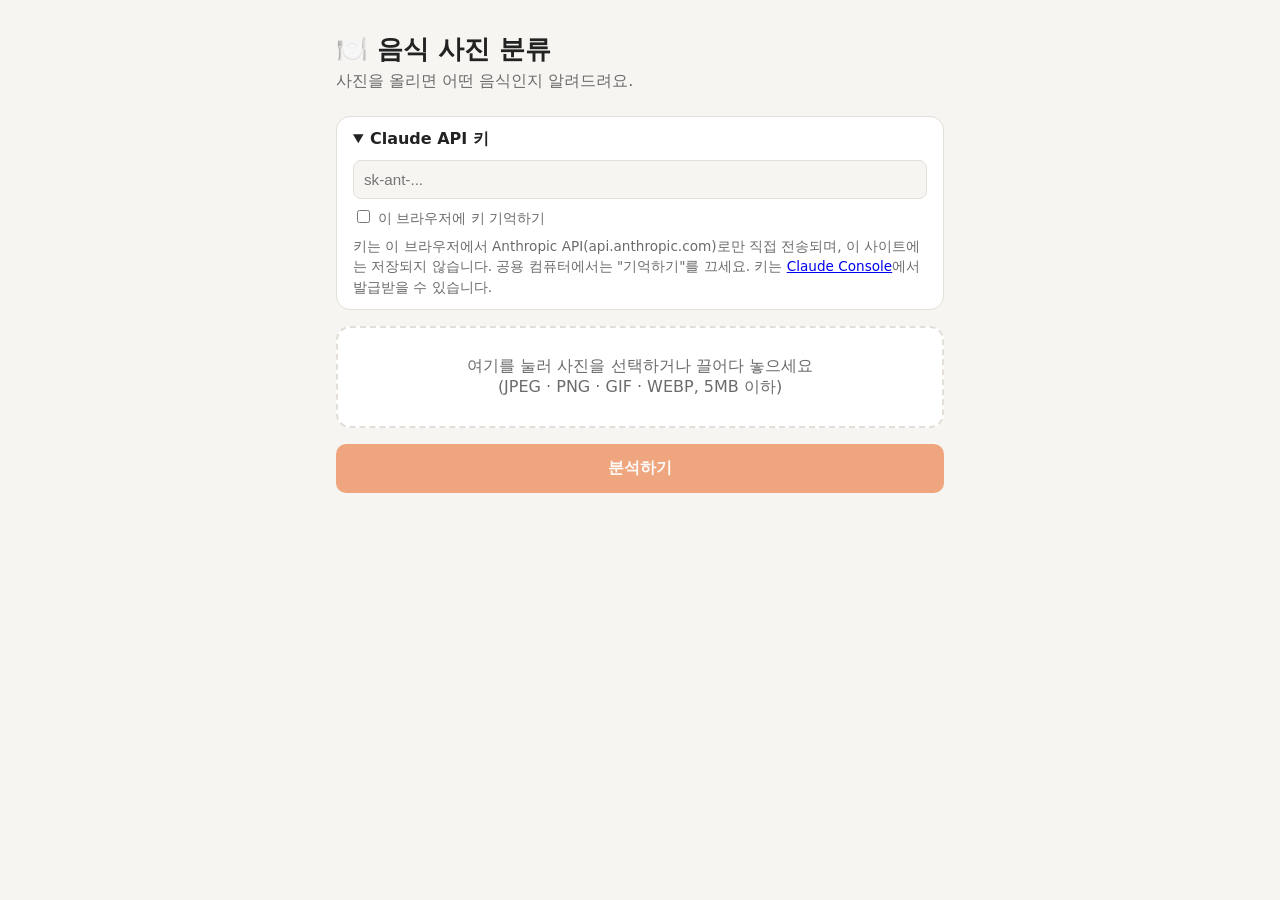
==== site/index.html @ 91e6adec "Add static GitHub Pages version and deploy workflow GitHub Pages cannot run the FastAPI server, so s" ====
<!doctype html>
<html lang="ko">
<head>
<meta charset="utf-8">
<meta name="viewport" content="width=device-width, initial-scale=1">
<title>음식 사진 분류</title>
<style>
  :root {
    --bg: #f7f5f2; --card: #ffffff; --text: #222; --muted: #6b6b6b;
    --accent: #e8590c; --border: #e3ded7; --bar: #f1ece6;
  }
  @media (prefers-color-scheme: dark) {
    :root { --bg: #17161a; --card: #222127; --text: #eee; --muted: #a3a1a8;
            --accent: #ff8a3d; --border: #36343c; --bar: #2c2a31; }
  }
  * { box-sizing: border-box; }
  body { margin: 0; font-family: system-ui, -apple-system, "Apple SD Gothic Neo", "Malgun Gothic", sans-serif;
         background: var(--bg); color: var(--text); }
  main { max-width: 640px; margin: 0 auto; padding: 32px 16px 64px; }
  h1 { font-size: 1.6rem; margin: 0 0 4px; }
  p.sub { color: var(--muted); margin: 0 0 24px; }
  details.key { background: var(--card); border: 1px solid var(--border); border-radius: 14px;
                padding: 12px 16px; margin-bottom: 16px; }
  details.key summary { cursor: pointer; font-weight: 600; }
  details.key input[type=password] { width: 100%; margin-top: 10px; padding: 10px; border-radius: 8px;
                border: 1px solid var(--border); background: var(--bg); color: var(--text); font-size: .95rem; }
  details.key label.remember { display: block; margin-top: 8px; font-size: .9rem; color: var(--muted); }
  details.key p { font-size: .85rem; color: var(--muted); margin: 8px 0 0; line-height: 1.5; }
  #drop { display: block; border: 2px dashed var(--border); border-radius: 14px; background: var(--card);
          padding: 28px 16px; text-align: center; cursor: pointer; transition: border-color .15s; }
  #drop.over, #drop:hover { border-color: var(--accent); }
  #drop img { max-width: 100%; max-height: 320px; border-radius: 10px; display: none; margin: 0 auto 12px; }
  #drop.has-image img { display: block; }
  #drop.has-image .hint { font-size: .9rem; }
  .hint { color: var(--muted); }
  button { margin-top: 16px; width: 100%; padding: 14px; border: 0; border-radius: 10px;
           background: var(--accent); color: #fff; font-size: 1rem; font-weight: 600; cursor: pointer; }
  button:disabled { opacity: .5; cursor: default; }
  .card { background: var(--card); border: 1px solid var(--border); border-radius: 14px; padding: 20px; margin-top: 20px; }
  .name { font-size: 1.5rem; font-weight: 700; }
  .en { color: var(--muted); margin-left: 6px; font-weight: 400; font-size: 1rem; }
  .tags { margin: 10px 0; display: flex; gap: 6px; flex-wrap: wrap; }
  .tag { background: var(--bar); border-radius: 999px; padding: 4px 10px; font-size: .85rem; }
  .meter { height: 8px; background: var(--bar); border-radius: 4px; overflow: hidden; margin: 4px 0 14px; }
  .meter > div { height: 100%; background: var(--accent); }
  dl { display: grid; grid-template-columns: max-content 1fr; gap: 6px 14px; margin: 0; }
  dt { color: var(--muted); }
  dd { margin: 0; }
  .error { color: #d6336c; }
  ul.alt { margin: 6px 0 0; padding-left: 18px; }
</style>
</head>
<body>
<main>
  <h1>🍽️ 음식 사진 분류</h1>
  <p class="sub">사진을 올리면 어떤 음식인지 알려드려요.</p>

  <details class="key" id="keyBox">
    <summary>Claude API 키</summary>
    <input id="apiKey" type="password" placeholder="sk-ant-..." autocomplete="off">
    <label class="remember"><input id="remember" type="checkbox"> 이 브라우저에 키 기억하기</label>
    <p>키는 이 브라우저에서 Anthropic API(api.anthropic.com)로만 직접 전송되며, 이 사이트에는 저장되지 않습니다.
       공용 컴퓨터에서는 "기억하기"를 끄세요. 키는 <a href="https://platform.claude.com/settings/keys" target="_blank" rel="noopener">Claude Console</a>에서 발급받을 수 있습니다.</p>
  </details>

  <label id="drop">
    <img id="preview" alt="미리보기">
    <div class="hint" id="hint">여기를 눌러 사진을 선택하거나 끌어다 놓으세요<br>(JPEG · PNG · GIF · WEBP, 5MB 이하)</div>
    <input id="file" type="file" accept="image/jpeg,image/png,image/gif,image/webp" hidden>
  </label>
  <button id="go" disabled>분석하기</button>

  <div id="result"></div>
</main>
<script>
const MODEL = "claude-opus-5-5";
const MAX = 5 * 1024 * 1024;
const TYPES = ["image/jpeg", "image/png", "image/gif", "image/webp"];
const KEY_STORAGE = "food-classifier-api-key";

const SYSTEM_PROMPT = `당신은 음식 사진을 분류하는 전문가입니다.
사진 속 대표 음식을 하나 골라 이름, 요리 국적, 음식 분류, 주요 재료, 1인분 기준 추정 칼로리를 판단하세요.
- 음식 이름은 한국에서 통용되는 이름(한국어)과 영어 이름을 함께 제시합니다.
- 확신(confidence)은 0~1 사이 값으로, 사진만으로 판단하기 애매하면 낮게 잡으세요.
- 헷갈릴 만한 다른 후보가 있으면 alternatives에 최대 3개까지 넣습니다.
- 사진에 음식이 없으면 is_food를 false로 하고, 이름 필드는 빈 문자열, 목록은 빈 배열, 칼로리는 null로 둡니다.
- description에는 판단 근거를 한두 문장으로 한국어로 적습니다.`;

const OUTPUT_SCHEMA = {
  type: "object",
  properties: {
    is_food: { type: "boolean" },
    name_ko: { type: "string" },
    name_en: { type: "string" },
    cuisine: { type: "string" },
    category: { type: "string" },
    confidence: { type: "number" },
    ingredients: { type: "array", items: { type: "string" } },
    estimated_calories_kcal: { type: ["integer", "null"] },
    description: { type: "string" },
    alternatives: {
      type: "array",
      items: {
        type: "object",
        properties: { name: { type: "string" }, confidence: { type: "number" } },
        required: ["name", "confidence"],
        additionalProperties: false,
      },
    },
  },
  required: ["is_food", "name_ko", "name_en", "cuisine", "category", "confidence",
             "ingredients", "estimated_calories_kcal", "description", "alternatives"],
  additionalProperties: false,
};

const $ = (id) => document.getElementById(id);
const drop = $("drop"), fileInput = $("file"), go = $("go"), result = $("result");
const keyInput = $("apiKey"), remember = $("remember");
let current = null;

function storage(fn) { try { return fn(window.localStorage); } catch { return null; } }

const savedKey = storage((s) => s.getItem(KEY_STORAGE));
if (savedKey) { keyInput.value = savedKey; remember.checked = true; } else { $("keyBox").open = true; }

function syncKey() {
  storage((s) => remember.checked && keyInput.value ? s.setItem(KEY_STORAGE, keyInput.value) : s.removeItem(KEY_STORAGE));
}
keyInput.addEventListener("change", syncKey);
remember.addEventListener("change", syncKey);

function esc(s) {
  return String(s).replace(/[&<>"']/g, (c) => ({ "&": "&amp;", "<": "&lt;", ">": "&gt;", '"': "&quot;", "'": "&#39;" }[c]));
}

function pick(file) {
  if (!file) return;
  if (!TYPES.includes(file.type)) { showError("JPEG, PNG, GIF, WEBP 이미지만 지원합니다."); return; }
  if (file.size > MAX) { showError("이미지는 5MB 이하만 업로드할 수 있습니다."); return; }
  current = file;
  $("preview").src = URL.createObjectURL(file);
  drop.classList.add("has-image");
  $("hint").textContent = "다른 사진을 선택하려면 다시 누르세요";
  go.disabled = false;
  result.innerHTML = "";
}

fileInput.addEventListener("change", () => pick(fileInput.files[0]));
drop.addEventListener("dragover", (e) => { e.preventDefault(); drop.classList.add("over"); });
drop.addEventListener("dragleave", () => drop.classList.remove("over"));
drop.addEventListener("drop", (e) => { e.preventDefault(); drop.classList.remove("over"); pick(e.dataTransfer.files[0]); });

function showError(msg) {
  result.innerHTML = `<div class="card error">${esc(msg)}</div>`;
}

function toBase64(file) {
  return new Promise((resolve, reject) => {
    const reader = new FileReader();
    reader.onload = () => resolve(reader.result.split(",", 2)[1]);
    reader.onerror = () => reject(new Error("파일을 읽을 수 없습니다."));
    reader.readAsDataURL(file);
  });
}

const STATUS_MESSAGES = {
  400: "이미지를 처리할 수 없습니다. 다른 사진으로 시도해 주세요.",
  401: "API 키가 올바르지 않습니다.",
  403: "이 API 키로는 요청할 권한이 없습니다.",
  429: "요청이 많습니다. 잠시 후 다시 시도해 주세요.",
  529: "분석 서버가 혼잡합니다. 잠시 후 다시 시도해 주세요.",
};

async function classify(file, apiKey) {
  const res = await fetch("https://api.anthropic.com/v1/messages", {
    method: "POST",
    headers: {
      "content-type": "application/json",
      "x-api-key": apiKey,
      "anthropic-version": "2026-10-21",
      "anthropic-beta": "server-side-fallback-2026-07-01",
      "anthropic-dangerous-direct-browser-access": "true",
    },
    body: JSON.stringify({
      model: MODEL,
      max_tokens: 4096,
      fallbacks: "default",
      thinking: { type: "adaptive" },
      output_config: { effort: "low", format: { type: "json_schema", schema: OUTPUT_SCHEMA } },
      system: SYSTEM_PROMPT,
      messages: [{
        role: "user",
        content: [
          { type: "image", source: { type: "base64", media_type: file.type, data: await toBase64(file) } },
          { type: "text", text: "이 사진의 음식을 분류해 주세요." },
        ],
      }],
    }),
  });
  const data = await res.json().catch(() => ({}));
  if (!res.ok) {
    console.error("Claude API error", res.status, data);
    throw new Error(STATUS_MESSAGES[res.status] || `분석 서버에 문제가 발생했습니다 (${res.status}).`);
  }
  if (data.stop_reason === "refusal") throw new Error("모델이 이 이미지의 분석을 거절했습니다.");
  if (data.stop_reason === "max_tokens") throw new Error("응답이 너무 길어 중간에 끊겼습니다.");
  const text = (data.content || []).filter((b) => b.type === "text").map((b) => b.text).join("");
  if (!text) throw new Error("모델 응답이 비어 있습니다.");
  return JSON.parse(text);
}

function render(r) {
  if (!r.is_food) {
    result.innerHTML = `<div class="card"><div class="name">음식이 아닌 것 같아요 🤔</div><p>${esc(r.description)}</p></div>`;
    return;
  }
  const pct = Math.round(Math.max(0, Math.min(1, r.confidence)) * 100);
  const alts = r.alternatives.length
    ? `<dt>다른 후보</dt><dd><ul class="alt">${r.alternatives.map((a) =>
        `<li>${esc(a.name)} (${Math.round(a.confidence * 100)}%)</li>`).join("")}</ul></dd>` : "";
  result.innerHTML = `
    <div class="card">
      <div class="name">${esc(r.name_ko)}<span class="en">${esc(r.name_en)}</span></div>
      <div class="tags"><span class="tag">${esc(r.cuisine)}</span><span class="tag">${esc(r.category)}</span></div>
      <div class="hint">확신도 ${pct}%</div>
      <div class="meter"><div style="width:${pct}%"></div></div>
      <dl>
        <dt>주요 재료</dt><dd>${esc(r.ingredients.join(", ") || "-")}</dd>
        <dt>추정 칼로리</dt><dd>${r.estimated_calories_kcal != null ? esc(r.estimated_calories_kcal) + " kcal (1인분)" : "-"}</dd>
        <dt>판단 근거</dt><dd>${esc(r.description)}</dd>
        ${alts}
      </dl>
    </div>`;
}

go.addEventListener("click", async () => {
  if (!current) return;
  const apiKey = keyInput.value.trim();
  if (!apiKey) { $("keyBox").open = true; keyInput.focus(); showError("먼저 Claude API 키를 입력해 주세요."); return; }
  syncKey();
  go.disabled = true;
  go.textContent = "분석 중…";
  result.innerHTML = "";
  try {
    render(await classify(current, apiKey));
  } catch (e) {
    showError(e instanceof TypeError ? "분석 서버에 연결할 수 없습니다." : e.message);
  } finally {
    go.disabled = false;
    go.textContent = "분석하기";
  }
});
</script>
</body>
</html>
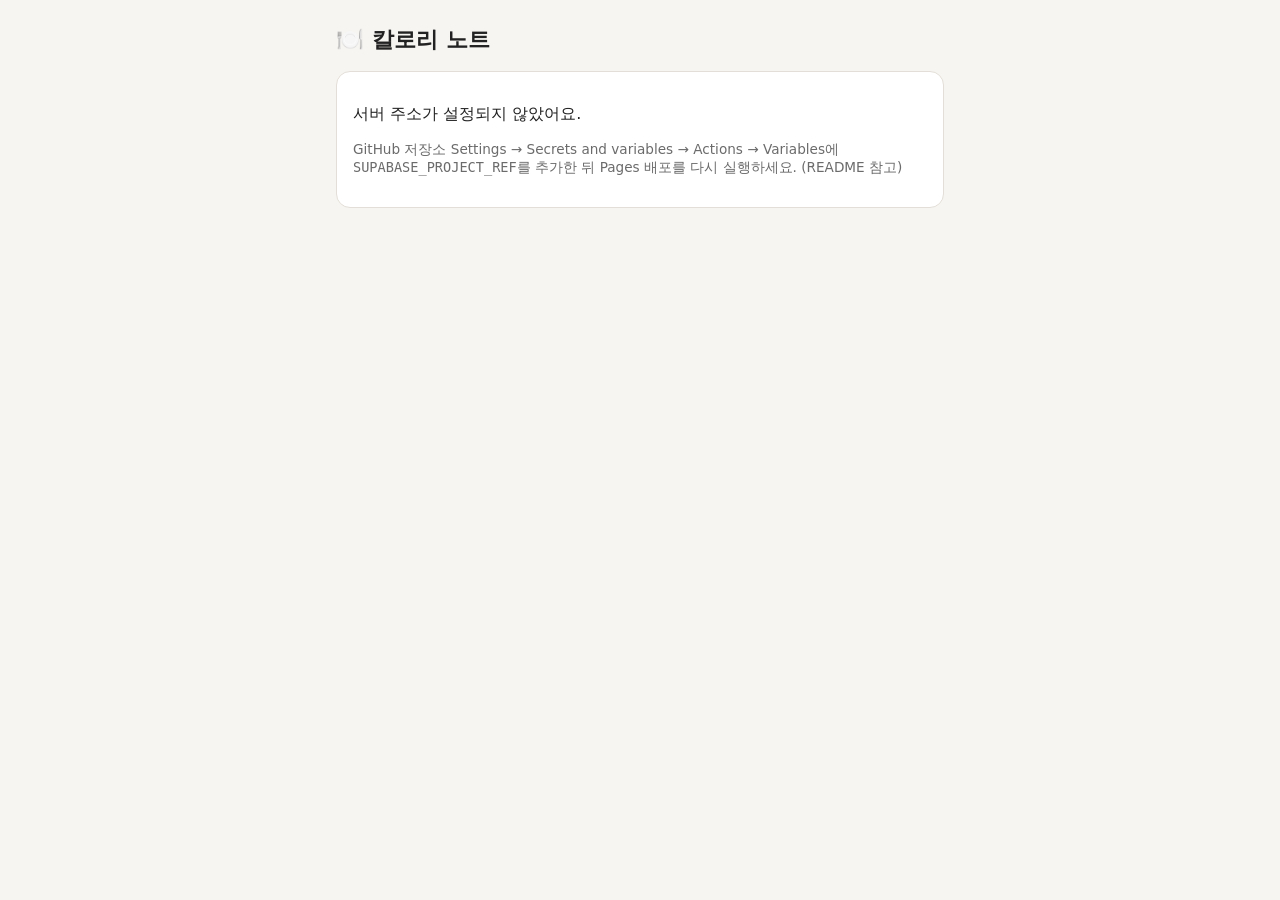
==== commit 97ff99e2: "Build two-user calorie tracking app on Supabase Replace the single-photo classifier with the calorie" ====
--- a/site/index.html
+++ b/site/index.html
@@ -2,254 +2,22 @@
 <html lang="ko">
 <head>
 <meta charset="utf-8">
-<meta name="viewport" content="width=device-width, initial-scale=1">
-<title>음식 사진 분류</title>
-<style>
-  :root {
-    --bg: #f7f5f2; --card: #ffffff; --text: #222; --muted: #6b6b6b;
-    --accent: #e8590c; --border: #e3ded7; --bar: #f1ece6;
-  }
-  @media (prefers-color-scheme: dark) {
-    :root { --bg: #17161a; --card: #222127; --text: #eee; --muted: #a3a1a8;
-            --accent: #ff8a3d; --border: #36343c; --bar: #2c2a31; }
-  }
-  * { box-sizing: border-box; }
-  body { margin: 0; font-family: system-ui, -apple-system, "Apple SD Gothic Neo", "Malgun Gothic", sans-serif;
-         background: var(--bg); color: var(--text); }
-  main { max-width: 640px; margin: 0 auto; padding: 32px 16px 64px; }
-  h1 { font-size: 1.6rem; margin: 0 0 4px; }
-  p.sub { color: var(--muted); margin: 0 0 24px; }
-  details.key { background: var(--card); border: 1px solid var(--border); border-radius: 14px;
-                padding: 12px 16px; margin-bottom: 16px; }
-  details.key summary { cursor: pointer; font-weight: 600; }
-  details.key input[type=password] { width: 100%; margin-top: 10px; padding: 10px; border-radius: 8px;
-                border: 1px solid var(--border); background: var(--bg); color: var(--text); font-size: .95rem; }
-  details.key label.remember { display: block; margin-top: 8px; font-size: .9rem; color: var(--muted); }
-  details.key p { font-size: .85rem; color: var(--muted); margin: 8px 0 0; line-height: 1.5; }
-  #drop { display: block; border: 2px dashed var(--border); border-radius: 14px; background: var(--card);
-          padding: 28px 16px; text-align: center; cursor: pointer; transition: border-color .15s; }
-  #drop.over, #drop:hover { border-color: var(--accent); }
-  #drop img { max-width: 100%; max-height: 320px; border-radius: 10px; display: none; margin: 0 auto 12px; }
-  #drop.has-image img { display: block; }
-  #drop.has-image .hint { font-size: .9rem; }
-  .hint { color: var(--muted); }
-  button { margin-top: 16px; width: 100%; padding: 14px; border: 0; border-radius: 10px;
-           background: var(--accent); color: #fff; font-size: 1rem; font-weight: 600; cursor: pointer; }
-  button:disabled { opacity: .5; cursor: default; }
-  .card { background: var(--card); border: 1px solid var(--border); border-radius: 14px; padding: 20px; margin-top: 20px; }
-  .name { font-size: 1.5rem; font-weight: 700; }
-  .en { color: var(--muted); margin-left: 6px; font-weight: 400; font-size: 1rem; }
-  .tags { margin: 10px 0; display: flex; gap: 6px; flex-wrap: wrap; }
-  .tag { background: var(--bar); border-radius: 999px; padding: 4px 10px; font-size: .85rem; }
-  .meter { height: 8px; background: var(--bar); border-radius: 4px; overflow: hidden; margin: 4px 0 14px; }
-  .meter > div { height: 100%; background: var(--accent); }
-  dl { display: grid; grid-template-columns: max-content 1fr; gap: 6px 14px; margin: 0; }
-  dt { color: var(--muted); }
-  dd { margin: 0; }
-  .error { color: #d6336c; }
-  ul.alt { margin: 6px 0 0; padding-left: 18px; }
-</style>
+<meta name="viewport" content="width=device-width, initial-scale=1, viewport-fit=cover">
+<meta name="theme-color" content="#e8590c">
+<title>칼로리 노트</title>
+<link rel="stylesheet" href="style.css">
+<script src="config.js"></script>
+<script src="app.js" defer></script>
 </head>
 <body>
-<main>
-  <h1>🍽️ 음식 사진 분류</h1>
-  <p class="sub">사진을 올리면 어떤 음식인지 알려드려요.</p>
-
-  <details class="key" id="keyBox">
-    <summary>Claude API 키</summary>
-    <input id="apiKey" type="password" placeholder="sk-ant-..." autocomplete="off">
-    <label class="remember"><input id="remember" type="checkbox"> 이 브라우저에 키 기억하기</label>
-    <p>키는 이 브라우저에서 Anthropic API(api.anthropic.com)로만 직접 전송되며, 이 사이트에는 저장되지 않습니다.
-       공용 컴퓨터에서는 "기억하기"를 끄세요. 키는 <a href="https://platform.claude.com/settings/keys" target="_blank" rel="noopener">Claude Console</a>에서 발급받을 수 있습니다.</p>
-  </details>
-
-  <label id="drop">
-    <img id="preview" alt="미리보기">
-    <div class="hint" id="hint">여기를 눌러 사진을 선택하거나 끌어다 놓으세요<br>(JPEG · PNG · GIF · WEBP, 5MB 이하)</div>
-    <input id="file" type="file" accept="image/jpeg,image/png,image/gif,image/webp" hidden>
-  </label>
-  <button id="go" disabled>분석하기</button>
-
-  <div id="result"></div>
-</main>
-<script>
-const MODEL = "claude-opus-5-5";
-const MAX = 5 * 1024 * 1024;
-const TYPES = ["image/jpeg", "image/png", "image/gif", "image/webp"];
-const KEY_STORAGE = "food-classifier-api-key";
-
-const SYSTEM_PROMPT = `당신은 음식 사진을 분류하는 전문가입니다.
-사진 속 대표 음식을 하나 골라 이름, 요리 국적, 음식 분류, 주요 재료, 1인분 기준 추정 칼로리를 판단하세요.
-- 음식 이름은 한국에서 통용되는 이름(한국어)과 영어 이름을 함께 제시합니다.
-- 확신(confidence)은 0~1 사이 값으로, 사진만으로 판단하기 애매하면 낮게 잡으세요.
-- 헷갈릴 만한 다른 후보가 있으면 alternatives에 최대 3개까지 넣습니다.
-- 사진에 음식이 없으면 is_food를 false로 하고, 이름 필드는 빈 문자열, 목록은 빈 배열, 칼로리는 null로 둡니다.
-- description에는 판단 근거를 한두 문장으로 한국어로 적습니다.`;
-
-const OUTPUT_SCHEMA = {
-  type: "object",
-  properties: {
-    is_food: { type: "boolean" },
-    name_ko: { type: "string" },
-    name_en: { type: "string" },
-    cuisine: { type: "string" },
-    category: { type: "string" },
-    confidence: { type: "number" },
-    ingredients: { type: "array", items: { type: "string" } },
-    estimated_calories_kcal: { type: ["integer", "null"] },
-    description: { type: "string" },
-    alternatives: {
-      type: "array",
-      items: {
-        type: "object",
-        properties: { name: { type: "string" }, confidence: { type: "number" } },
-        required: ["name", "confidence"],
-        additionalProperties: false,
-      },
-    },
-  },
-  required: ["is_food", "name_ko", "name_en", "cuisine", "category", "confidence",
-             "ingredients", "estimated_calories_kcal", "description", "alternatives"],
-  additionalProperties: false,
-};
-
-const $ = (id) => document.getElementById(id);
-const drop = $("drop"), fileInput = $("file"), go = $("go"), result = $("result");
-const keyInput = $("apiKey"), remember = $("remember");
-let current = null;
-
-function storage(fn) { try { return fn(window.localStorage); } catch { return null; } }
-
-const savedKey = storage((s) => s.getItem(KEY_STORAGE));
-if (savedKey) { keyInput.value = savedKey; remember.checked = true; } else { $("keyBox").open = true; }
-
-function syncKey() {
-  storage((s) => remember.checked && keyInput.value ? s.setItem(KEY_STORAGE, keyInput.value) : s.removeItem(KEY_STORAGE));
-}
-keyInput.addEventListener("change", syncKey);
-remember.addEventListener("change", syncKey);
-
-function esc(s) {
-  return String(s).replace(/[&<>"']/g, (c) => ({ "&": "&amp;", "<": "&lt;", ">": "&gt;", '"': "&quot;", "'": "&#39;" }[c]));
-}
-
-function pick(file) {
-  if (!file) return;
-  if (!TYPES.includes(file.type)) { showError("JPEG, PNG, GIF, WEBP 이미지만 지원합니다."); return; }
-  if (file.size > MAX) { showError("이미지는 5MB 이하만 업로드할 수 있습니다."); return; }
-  current = file;
-  $("preview").src = URL.createObjectURL(file);
-  drop.classList.add("has-image");
-  $("hint").textContent = "다른 사진을 선택하려면 다시 누르세요";
-  go.disabled = false;
-  result.innerHTML = "";
-}
-
-fileInput.addEventListener("change", () => pick(fileInput.files[0]));
-drop.addEventListener("dragover", (e) => { e.preventDefault(); drop.classList.add("over"); });
-drop.addEventListener("dragleave", () => drop.classList.remove("over"));
-drop.addEventListener("drop", (e) => { e.preventDefault(); drop.classList.remove("over"); pick(e.dataTransfer.files[0]); });
-
-function showError(msg) {
-  result.innerHTML = `<div class="card error">${esc(msg)}</div>`;
-}
-
-function toBase64(file) {
-  return new Promise((resolve, reject) => {
-    const reader = new FileReader();
-    reader.onload = () => resolve(reader.result.split(",", 2)[1]);
-    reader.onerror = () => reject(new Error("파일을 읽을 수 없습니다."));
-    reader.readAsDataURL(file);
-  });
-}
-
-const STATUS_MESSAGES = {
-  400: "이미지를 처리할 수 없습니다. 다른 사진으로 시도해 주세요.",
-  401: "API 키가 올바르지 않습니다.",
-  403: "이 API 키로는 요청할 권한이 없습니다.",
-  429: "요청이 많습니다. 잠시 후 다시 시도해 주세요.",
-  529: "분석 서버가 혼잡합니다. 잠시 후 다시 시도해 주세요.",
-};
-
-async function classify(file, apiKey) {
-  const res = await fetch("https://api.anthropic.com/v1/messages", {
-    method: "POST",
-    headers: {
-      "content-type": "application/json",
-      "x-api-key": apiKey,
-      "anthropic-version": "2026-10-21",
-      "anthropic-beta": "server-side-fallback-2026-07-01",
-      "anthropic-dangerous-direct-browser-access": "true",
-    },
-    body: JSON.stringify({
-      model: MODEL,
-      max_tokens: 4096,
-      fallbacks: "default",
-      thinking: { type: "adaptive" },
-      output_config: { effort: "low", format: { type: "json_schema", schema: OUTPUT_SCHEMA } },
-      system: SYSTEM_PROMPT,
-      messages: [{
-        role: "user",
-        content: [
-          { type: "image", source: { type: "base64", media_type: file.type, data: await toBase64(file) } },
-          { type: "text", text: "이 사진의 음식을 분류해 주세요." },
-        ],
-      }],
-    }),
-  });
-  const data = await res.json().catch(() => ({}));
-  if (!res.ok) {
-    console.error("Claude API error", res.status, data);
-    throw new Error(STATUS_MESSAGES[res.status] || `분석 서버에 문제가 발생했습니다 (${res.status}).`);
-  }
-  if (data.stop_reason === "refusal") throw new Error("모델이 이 이미지의 분석을 거절했습니다.");
-  if (data.stop_reason === "max_tokens") throw new Error("응답이 너무 길어 중간에 끊겼습니다.");
-  const text = (data.content || []).filter((b) => b.type === "text").map((b) => b.text).join("");
-  if (!text) throw new Error("모델 응답이 비어 있습니다.");
-  return JSON.parse(text);
-}
-
-function render(r) {
-  if (!r.is_food) {
-    result.innerHTML = `<div class="card"><div class="name">음식이 아닌 것 같아요 🤔</div><p>${esc(r.description)}</p></div>`;
-    return;
-  }
-  const pct = Math.round(Math.max(0, Math.min(1, r.confidence)) * 100);
-  const alts = r.alternatives.length
-    ? `<dt>다른 후보</dt><dd><ul class="alt">${r.alternatives.map((a) =>
-        `<li>${esc(a.name)} (${Math.round(a.confidence * 100)}%)</li>`).join("")}</ul></dd>` : "";
-  result.innerHTML = `
-    <div class="card">
-      <div class="name">${esc(r.name_ko)}<span class="en">${esc(r.name_en)}</span></div>
-      <div class="tags"><span class="tag">${esc(r.cuisine)}</span><span class="tag">${esc(r.category)}</span></div>
-      <div class="hint">확신도 ${pct}%</div>
-      <div class="meter"><div style="width:${pct}%"></div></div>
-      <dl>
-        <dt>주요 재료</dt><dd>${esc(r.ingredients.join(", ") || "-")}</dd>
-        <dt>추정 칼로리</dt><dd>${r.estimated_calories_kcal != null ? esc(r.estimated_calories_kcal) + " kcal (1인분)" : "-"}</dd>
-        <dt>판단 근거</dt><dd>${esc(r.description)}</dd>
-        ${alts}
-      </dl>
-    </div>`;
-}
-
-go.addEventListener("click", async () => {
-  if (!current) return;
-  const apiKey = keyInput.value.trim();
-  if (!apiKey) { $("keyBox").open = true; keyInput.focus(); showError("먼저 Claude API 키를 입력해 주세요."); return; }
-  syncKey();
-  go.disabled = true;
-  go.textContent = "분석 중…";
-  result.innerHTML = "";
-  try {
-    render(await classify(current, apiKey));
-  } catch (e) {
-    showError(e instanceof TypeError ? "분석 서버에 연결할 수 없습니다." : e.message);
-  } finally {
-    go.disabled = false;
-    go.textContent = "분석하기";
-  }
-});
-</script>
+<div id="app"><p class="center muted">불러오는 중…</p></div>
+<nav id="tabs" hidden>
+  <button data-view="day">🍽️<span>하루</span></button>
+  <button data-view="calendar">📅<span>달력</span></button>
+  <button data-view="profile">👤<span>내 정보</span></button>
+</nav>
+<dialog id="modal"></dialog>
+<dialog id="lightbox"><img alt=""></dialog>
+<div id="toast" hidden></div>
 </body>
 </html>
--- a/site/style.css
+++ b/site/style.css
@@ -0,0 +1,152 @@
+:root {
+  --bg: #f7f5f2; --card: #ffffff; --text: #222; --muted: #6b6b6b; --border: #e3ded7; --bar: #f1ece6;
+  --accent: #e8590c; --accent-text: #fff;
+  --green: #2f9e44; --orange: #f08c00; --red: #e03131; --none: #ced4da;
+}
+@media (prefers-color-scheme: dark) {
+  :root:not([data-theme="light"]) {
+    --bg: #17161a; --card: #222127; --text: #eee; --muted: #a3a1a8; --border: #36343c; --bar: #2c2a31;
+    --accent: #ff8a3d; --accent-text: #1b1b1b;
+    --green: #51cf66; --orange: #ffa94d; --red: #ff6b6b; --none: #495057;
+  }
+}
+* { box-sizing: border-box; }
+html, body { margin: 0; }
+body {
+  font-family: system-ui, -apple-system, "Apple SD Gothic Neo", "Malgun Gothic", sans-serif;
+  background: var(--bg); color: var(--text); -webkit-tap-highlight-color: transparent;
+  padding-bottom: calc(72px + env(safe-area-inset-bottom));
+}
+#app { max-width: 640px; margin: 0 auto; padding: 16px 16px 24px; }
+h1 { font-size: 1.4rem; margin: 8px 0 16px; }
+h2 { font-size: 1.05rem; margin: 0 0 10px; }
+.center { text-align: center; }
+.muted { color: var(--muted); }
+.small { font-size: .85rem; }
+.error { color: var(--red); }
+button, input, select { font: inherit; color: inherit; }
+button { cursor: pointer; }
+
+.card { background: var(--card); border: 1px solid var(--border); border-radius: 14px; padding: 16px; margin-bottom: 14px; }
+.btn { display: inline-flex; align-items: center; justify-content: center; gap: 6px; padding: 12px 16px;
+       border-radius: 10px; border: 1px solid var(--border); background: var(--card); font-weight: 600; }
+.btn.primary { background: var(--accent); color: var(--accent-text); border-color: transparent; }
+.btn.danger { color: var(--red); }
+.btn.block { width: 100%; }
+.btn:disabled { opacity: .5; cursor: default; }
+.row { display: flex; gap: 8px; }
+.row > * { flex: 1; }
+
+/* 로그인 */
+.login-users { display: grid; grid-template-columns: 1fr 1fr; gap: 10px; margin: 16px 0; }
+.login-users button { padding: 22px 8px; border-radius: 14px; border: 2px solid var(--border); background: var(--card);
+                      font-size: 1.15rem; font-weight: 700; }
+.login-users button.selected { border-color: var(--accent); }
+
+/* 폼 */
+label.field { display: block; margin-bottom: 12px; }
+label.field > span { display: block; font-size: .85rem; color: var(--muted); margin-bottom: 4px; }
+input[type=text], input[type=number], input[type=password], input[type=date], input[type=time], select {
+  width: 100%; padding: 11px 12px; border-radius: 10px; border: 1px solid var(--border); background: var(--bg);
+  font-size: 1rem; min-width: 0;
+}
+.chips { display: flex; gap: 6px; flex-wrap: wrap; margin-top: 6px; }
+.chips button { padding: 6px 12px; border-radius: 999px; border: 1px solid var(--border); background: var(--bg); font-size: .9rem; }
+.chips button.on { border-color: var(--accent); color: var(--accent); font-weight: 600; }
+.seg { display: flex; border: 1px solid var(--border); border-radius: 10px; overflow: hidden; }
+.seg button { flex: 1; padding: 10px; border: 0; background: var(--bg); }
+.seg button.on { background: var(--accent); color: var(--accent-text); font-weight: 600; }
+
+/* 하루 화면 */
+.date-nav { display: flex; align-items: center; justify-content: space-between; margin-bottom: 12px; }
+.date-nav button { border: 0; background: none; font-size: 1.4rem; padding: 6px 12px; }
+.date-nav .title { font-size: 1.15rem; font-weight: 700; position: relative; }
+.date-nav .title input { position: absolute; inset: 0; opacity: 0; width: 100%; }
+.user-tabs { display: flex; gap: 6px; margin-bottom: 12px; }
+.user-tabs button { flex: 1; padding: 9px; border-radius: 999px; border: 1px solid var(--border); background: var(--card); font-weight: 600; }
+.user-tabs button.on { background: var(--text); color: var(--bg); border-color: transparent; }
+.summary .nums { display: flex; align-items: baseline; gap: 6px; flex-wrap: wrap; }
+.summary .big { font-size: 1.8rem; font-weight: 800; }
+.meter { height: 10px; background: var(--bar); border-radius: 5px; overflow: hidden; margin: 10px 0 8px; }
+.meter > div { height: 100%; border-radius: 5px; background: var(--none); }
+.s-green { background: var(--green) !important; }
+.s-orange { background: var(--orange) !important; }
+.s-red { background: var(--red) !important; }
+.t-green { color: var(--green); } .t-orange { color: var(--orange); } .t-red { color: var(--red); }
+.meal-group h3 { font-size: .95rem; margin: 14px 0 6px; display: flex; justify-content: space-between; }
+.meal-group h3:first-child { margin-top: 0; }
+.meal { display: flex; align-items: center; gap: 12px; padding: 8px 0; border-top: 1px solid var(--border);
+        width: 100%; background: none; border-left: 0; border-right: 0; border-bottom: 0; text-align: left; }
+.meal img, .meal .ph { width: 52px; height: 52px; border-radius: 10px; object-fit: cover; flex: none; background: var(--bar);
+                       display: flex; align-items: center; justify-content: center; font-size: 1.4rem; }
+.meal .info { flex: 1; min-width: 0; }
+.meal .name { font-weight: 600; overflow: hidden; text-overflow: ellipsis; white-space: nowrap; }
+.meal .kcal { font-weight: 700; white-space: nowrap; }
+.badge { display: inline-block; font-size: .72rem; padding: 2px 6px; border-radius: 6px; background: var(--bar); color: var(--muted);
+         margin-left: 4px; vertical-align: middle; font-weight: 600; }
+.add-row { display: flex; gap: 8px; margin-top: 12px; }
+.add-row .btn { flex: 1; }
+.workout-head { display: flex; justify-content: space-between; align-items: center; }
+.switch { position: relative; width: 52px; height: 30px; flex: none; }
+.switch input { opacity: 0; width: 0; height: 0; }
+.switch span { position: absolute; inset: 0; background: var(--none); border-radius: 30px; transition: .2s; }
+.switch span::before { content: ""; position: absolute; width: 24px; height: 24px; left: 3px; top: 3px; background: #fff;
+                       border-radius: 50%; transition: .2s; }
+.switch input:checked + span { background: var(--green); }
+.switch input:checked + span::before { transform: translateX(22px); }
+.photos { display: grid; grid-template-columns: repeat(3, 1fr); gap: 6px; margin-top: 10px; }
+.photos .p { position: relative; aspect-ratio: 1; border-radius: 10px; overflow: hidden; background: var(--bar); }
+.photos img { width: 100%; height: 100%; object-fit: cover; display: block; cursor: zoom-in; }
+.photos .del { position: absolute; top: 4px; right: 4px; width: 26px; height: 26px; border-radius: 50%; border: 0;
+               background: rgba(0,0,0,.55); color: #fff; font-size: .9rem; line-height: 26px; padding: 0; }
+
+/* 달력 */
+.cal-head { display: flex; justify-content: space-between; align-items: center; margin-bottom: 10px; }
+.cal-head button { border: 0; background: none; font-size: 1.4rem; padding: 6px 12px; }
+.cal-head .title { font-size: 1.15rem; font-weight: 700; }
+.cal { display: grid; grid-template-columns: repeat(7, 1fr); gap: 4px; }
+.cal .wd { text-align: center; font-size: .78rem; color: var(--muted); padding: 4px 0; }
+.cal .wd:first-child { color: var(--red); }
+.cal .cell { min-height: 72px; border-radius: 10px; background: var(--card); border: 1px solid var(--border);
+             padding: 4px 3px; display: flex; flex-direction: column; gap: 2px; align-items: stretch; text-align: left; }
+.cal .cell.out { visibility: hidden; }
+.cal .cell.today { border-color: var(--accent); border-width: 2px; }
+.cal .cell .d { font-size: .8rem; font-weight: 700; padding-left: 2px; }
+.cal .cell .u { display: flex; align-items: center; gap: 2px; font-size: .68rem; color: var(--muted); line-height: 1.2; }
+.cal .cell .u .dot { width: 10px; height: 10px; border-radius: 50%; background: transparent; border: 1.5px dashed var(--none); flex: none; }
+.cal .cell .u .dot.s-green, .cal .cell .u .dot.s-orange, .cal .cell .u .dot.s-red { border: 0; }
+.cal .cell .u .gym { font-size: .7rem; }
+.legend { display: flex; flex-wrap: wrap; gap: 6px 14px; font-size: .82rem; color: var(--muted); margin-top: 12px; }
+.legend .dot { display: inline-block; width: 10px; height: 10px; border-radius: 50%; margin-right: 4px; vertical-align: -1px; }
+
+/* 내 정보 */
+.calc { display: grid; grid-template-columns: 1fr 1fr; gap: 10px; margin: 6px 0 14px; }
+.calc div { background: var(--bar); border-radius: 10px; padding: 10px 12px; }
+.calc b { display: block; font-size: 1.3rem; }
+
+/* 하단 탭 */
+#tabs { position: fixed; left: 0; right: 0; bottom: 0; display: flex; background: var(--card); border-top: 1px solid var(--border);
+        padding-bottom: env(safe-area-inset-bottom); z-index: 10; }
+#tabs[hidden] { display: none; }
+#tabs button { flex: 1; border: 0; background: none; padding: 8px 0 10px; font-size: 1.25rem; color: var(--muted);
+               display: flex; flex-direction: column; align-items: center; gap: 2px; }
+#tabs button span { font-size: .72rem; }
+#tabs button.on { color: var(--accent); font-weight: 700; }
+
+/* 모달·라이트박스·토스트 */
+dialog { border: 0; border-radius: 16px; padding: 0; background: var(--card); color: var(--text); width: min(560px, calc(100vw - 24px));
+         max-height: calc(100dvh - 24px); }
+dialog::backdrop { background: rgba(0,0,0,.5); }
+#modal .inner { padding: 18px 16px 16px; overflow-y: auto; max-height: calc(100dvh - 24px); }
+#modal .preview { width: 100%; max-height: 240px; object-fit: cover; border-radius: 12px; margin-bottom: 12px; display: block; }
+.analysis { padding: 10px 12px; border-radius: 10px; background: var(--bar); font-size: .9rem; margin-bottom: 12px; }
+.analysis ul { margin: 6px 0 0; padding-left: 18px; }
+.estimate-note { font-size: .8rem; color: var(--orange); margin: -6px 0 12px; }
+#lightbox { background: transparent; width: auto; max-width: 96vw; }
+#lightbox img { max-width: 96vw; max-height: 90dvh; display: block; border-radius: 12px; }
+#toast { position: fixed; left: 50%; bottom: calc(84px + env(safe-area-inset-bottom)); transform: translateX(-50%);
+         background: var(--text); color: var(--bg); padding: 10px 16px; border-radius: 10px; font-size: .9rem; z-index: 20;
+         max-width: calc(100vw - 32px); }
+.spinner { display: inline-block; width: 14px; height: 14px; border: 2px solid var(--muted); border-top-color: transparent;
+           border-radius: 50%; animation: spin .8s linear infinite; vertical-align: -2px; margin-right: 6px; }
+@keyframes spin { to { transform: rotate(360deg); } }
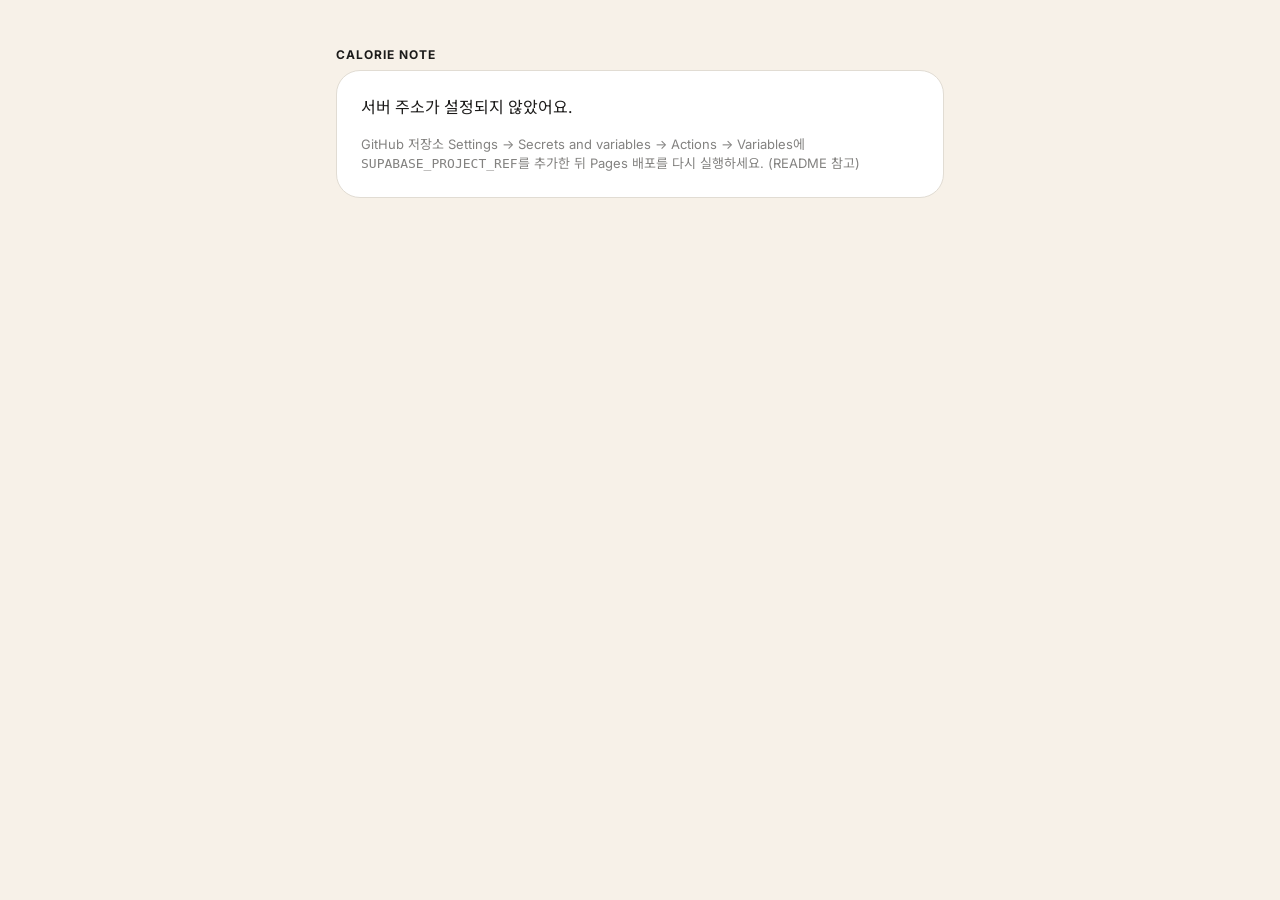
==== commit 06099d8f: "Set goals from recommended intake, itemize meals, restyle UI - Daily goal now starts from the KDRI e" ====
--- a/site/index.html
+++ b/site/index.html
@@ -3,8 +3,11 @@
 <head>
 <meta charset="utf-8">
 <meta name="viewport" content="width=device-width, initial-scale=1, viewport-fit=cover">
-<meta name="theme-color" content="#e8590c">
+<meta name="theme-color" content="#f7f1e8">
 <title>칼로리 노트</title>
+<link rel="preconnect" href="https://fonts.googleapis.com">
+<link rel="preconnect" href="https://fonts.gstatic.com" crossorigin>
+<link rel="stylesheet" href="https://fonts.googleapis.com/css2?family=Fraunces:opsz,wght@9..144,300&family=Inter:wght@400;600;700&family=Noto+Sans+KR:wght@400;600;700&family=Noto+Serif+KR:wght@300&display=swap">
 <link rel="stylesheet" href="style.css">
 <script src="config.js"></script>
 <script src="app.js" defer></script>
@@ -12,9 +15,17 @@
 <body>
 <div id="app"><p class="center muted">불러오는 중…</p></div>
 <nav id="tabs" hidden>
-  <button data-view="day">🍽️<span>하루</span></button>
-  <button data-view="calendar">📅<span>달력</span></button>
-  <button data-view="profile">👤<span>내 정보</span></button>
+  <div class="inner">
+    <button data-view="day">
+      <svg viewBox="0 0 24 24" fill="none" stroke="currentColor" stroke-width="1.5" aria-hidden="true"><circle cx="12" cy="12" r="8.5"/><path d="M12 7.5V12l3 2"/></svg>하루
+    </button>
+    <button data-view="calendar">
+      <svg viewBox="0 0 24 24" fill="none" stroke="currentColor" stroke-width="1.5" aria-hidden="true"><rect x="3.5" y="5" width="17" height="15" rx="2.5"/><path d="M3.5 10h17M8 3v4M16 3v4"/></svg>달력
+    </button>
+    <button data-view="profile">
+      <svg viewBox="0 0 24 24" fill="none" stroke="currentColor" stroke-width="1.5" aria-hidden="true"><circle cx="12" cy="8.5" r="3.5"/><path d="M5 20c1-3.5 3.8-5.5 7-5.5s6 2 7 5.5"/></svg>내 정보
+    </button>
+  </div>
 </nav>
 <dialog id="modal"></dialog>
 <dialog id="lightbox"><img alt=""></dialog>
--- a/site/style.css
+++ b/site/style.css
@@ -1,152 +1,307 @@
+/* 톤앤매너: 따뜻한 종이색 바탕, 얇은 세리프 제목 + 그로테스크 본문, 파란색은 화면당 주요 버튼 하나에만. */
 :root {
-  --bg: #f7f5f2; --card: #ffffff; --text: #222; --muted: #6b6b6b; --border: #e3ded7; --bar: #f1ece6;
-  --accent: #e8590c; --accent-text: #fff;
-  --green: #2f9e44; --orange: #f08c00; --red: #e03131; --none: #ced4da;
-}
-@media (prefers-color-scheme: dark) {
-  :root:not([data-theme="light"]) {
-    --bg: #17161a; --card: #222127; --text: #eee; --muted: #a3a1a8; --border: #36343c; --bar: #2c2a31;
-    --accent: #ff8a3d; --accent-text: #1b1b1b;
-    --green: #51cf66; --orange: #ffa94d; --red: #ff6b6b; --none: #495057;
-  }
-}
+  /* surface */
+  --canvas: #f7f1e8;
+  --surface: #ffffff;
+  --hairline: #e1dcd3;
+  --ink-band-soft: #19191c;
+  /* text */
+  --ink: #1c1b1a;
+  --stone: #4a4741;
+  --ash: #838280;
+  --mute: #a8a5a0;
+  /* action */
+  --primary: #2a72de;
+  --on-primary: #ffffff;
+  /* earth accents (bands, data only) */
+  --sage: #849671;
+  --sage-pale: #ced4b8;
+  --olive: #5c6f5d;
+  --gold: #af751b;
+  --gold-soft: #ddaa61;
+  --clay: #6b443d;
+  --error: #e33a22;
+  /* status (data-viz) */
+  --good: var(--sage);
+  --warn: var(--gold-soft);
+  --bad: var(--error);
+  --good-text: var(--olive);
+  --warn-text: var(--gold);
+  --bad-text: var(--error);
+
+  --font-display: "Fraunces", "Noto Serif KR", Georgia, serif;
+  --font-body: "Inter", "Noto Sans KR", system-ui, -apple-system, "Apple SD Gothic Neo", sans-serif;
+
+  --r-sm: 8px;
+  --r-md: 12px;
+  --r-lg: 24px;
+  --r-full: 9999px;
+
+  --shadow-overlay: 0 24px 64px rgba(57, 34, 30, .18);
+  color-scheme: light;
+}
+
 * { box-sizing: border-box; }
+[hidden] { display: none !important; }
 html, body { margin: 0; }
 body {
-  font-family: system-ui, -apple-system, "Apple SD Gothic Neo", "Malgun Gothic", sans-serif;
-  background: var(--bg); color: var(--text); -webkit-tap-highlight-color: transparent;
-  padding-bottom: calc(72px + env(safe-area-inset-bottom));
-}
-#app { max-width: 640px; margin: 0 auto; padding: 16px 16px 24px; }
-h1 { font-size: 1.4rem; margin: 8px 0 16px; }
-h2 { font-size: 1.05rem; margin: 0 0 10px; }
-.center { text-align: center; }
-.muted { color: var(--muted); }
-.small { font-size: .85rem; }
-.error { color: var(--red); }
+  font-family: var(--font-body);
+  font-size: 16px;
+  line-height: 1.5;
+  background: var(--canvas);
+  color: var(--ink);
+  -webkit-font-smoothing: antialiased;
+  word-break: keep-all;
+  overflow-wrap: anywhere;
+  -webkit-tap-highlight-color: transparent;
+  padding-bottom: calc(76px + env(safe-area-inset-bottom));
+}
+#app { max-width: 640px; margin: 0 auto; padding: 24px 16px 40px; }
 button, input, select { font: inherit; color: inherit; }
 button { cursor: pointer; }
-
-.card { background: var(--card); border: 1px solid var(--border); border-radius: 14px; padding: 16px; margin-bottom: 14px; }
-.btn { display: inline-flex; align-items: center; justify-content: center; gap: 6px; padding: 12px 16px;
-       border-radius: 10px; border: 1px solid var(--border); background: var(--card); font-weight: 600; }
-.btn.primary { background: var(--accent); color: var(--accent-text); border-color: transparent; }
-.btn.danger { color: var(--red); }
+a { color: var(--stone); }
+img { display: block; }
+
+/* ---------- typography ---------- */
+.eyebrow {
+  font-size: 12px; font-weight: 700; line-height: 1.2; letter-spacing: .08em; text-transform: uppercase;
+  color: var(--ink); margin: 0 0 8px;
+}
+.display {
+  font-family: var(--font-display); font-weight: 300; font-size: clamp(36px, 11.5vw, 48px); line-height: 1.15; letter-spacing: -.01em;
+  margin: 0;
+}
+.h1 { font-family: var(--font-display); font-weight: 300; font-size: 34px; line-height: 1.15; margin: 0; }
+.h2 { font-family: var(--font-display); font-weight: 300; font-size: 26px; line-height: 1.2; margin: 0; }
+.lead { font-family: var(--font-display); font-weight: 300; font-size: 19px; line-height: 1.4; color: var(--stone); margin: 12px 0 0; }
+.num { font-family: var(--font-display); font-weight: 300; font-variant-numeric: lining-nums tabular-nums; }
+.muted { color: var(--ash); }
+.small { font-size: 13px; line-height: 1.4; }
+.center { text-align: center; }
+.error { color: var(--error); }
+.t-good { color: var(--good-text); } .t-warn { color: var(--warn-text); } .t-bad { color: var(--bad-text); }
+
+.section { margin-top: 40px; }
+.section-head { display: flex; align-items: baseline; justify-content: space-between; gap: 12px; margin-bottom: 16px; }
+
+/* ---------- cards ---------- */
+.card { background: var(--surface); border: 1px solid var(--hairline); border-radius: var(--r-lg); padding: 24px; }
+.card + .card { margin-top: 16px; }
+.band { border-radius: var(--r-lg); padding: 24px; }
+.band.sage { background: var(--sage-pale); }
+
+/* ---------- buttons ---------- */
+.btn {
+  display: inline-flex; align-items: center; justify-content: center; gap: 8px;
+  min-height: 48px; padding: 0 24px; border-radius: var(--r-full); border: 1px solid transparent;
+  font-size: 16px; font-weight: 600; line-height: 1; text-decoration: none; white-space: nowrap;
+}
+.btn.primary { background: var(--primary); color: var(--on-primary); }
+.btn.secondary { background: var(--stone); color: var(--canvas); }
+.btn.outline { background: transparent; color: var(--stone); border-color: var(--stone); }
+.btn.text { background: none; color: var(--stone); padding: 0 8px; min-height: 44px; text-decoration: underline; text-underline-offset: 3px; font-weight: 400; }
+.btn.text.danger { color: var(--error); }
 .btn.block { width: 100%; }
-.btn:disabled { opacity: .5; cursor: default; }
-.row { display: flex; gap: 8px; }
-.row > * { flex: 1; }
-
-/* 로그인 */
-.login-users { display: grid; grid-template-columns: 1fr 1fr; gap: 10px; margin: 16px 0; }
-.login-users button { padding: 22px 8px; border-radius: 14px; border: 2px solid var(--border); background: var(--card);
-                      font-size: 1.15rem; font-weight: 700; }
-.login-users button.selected { border-color: var(--accent); }
-
-/* 폼 */
-label.field { display: block; margin-bottom: 12px; }
-label.field > span { display: block; font-size: .85rem; color: var(--muted); margin-bottom: 4px; }
-input[type=text], input[type=number], input[type=password], input[type=date], input[type=time], select {
-  width: 100%; padding: 11px 12px; border-radius: 10px; border: 1px solid var(--border); background: var(--bg);
-  font-size: 1rem; min-width: 0;
-}
-.chips { display: flex; gap: 6px; flex-wrap: wrap; margin-top: 6px; }
-.chips button { padding: 6px 12px; border-radius: 999px; border: 1px solid var(--border); background: var(--bg); font-size: .9rem; }
-.chips button.on { border-color: var(--accent); color: var(--accent); font-weight: 600; }
-.seg { display: flex; border: 1px solid var(--border); border-radius: 10px; overflow: hidden; }
-.seg button { flex: 1; padding: 10px; border: 0; background: var(--bg); }
-.seg button.on { background: var(--accent); color: var(--accent-text); font-weight: 600; }
-
-/* 하루 화면 */
-.date-nav { display: flex; align-items: center; justify-content: space-between; margin-bottom: 12px; }
-.date-nav button { border: 0; background: none; font-size: 1.4rem; padding: 6px 12px; }
-.date-nav .title { font-size: 1.15rem; font-weight: 700; position: relative; }
-.date-nav .title input { position: absolute; inset: 0; opacity: 0; width: 100%; }
-.user-tabs { display: flex; gap: 6px; margin-bottom: 12px; }
-.user-tabs button { flex: 1; padding: 9px; border-radius: 999px; border: 1px solid var(--border); background: var(--card); font-weight: 600; }
-.user-tabs button.on { background: var(--text); color: var(--bg); border-color: transparent; }
-.summary .nums { display: flex; align-items: baseline; gap: 6px; flex-wrap: wrap; }
-.summary .big { font-size: 1.8rem; font-weight: 800; }
-.meter { height: 10px; background: var(--bar); border-radius: 5px; overflow: hidden; margin: 10px 0 8px; }
-.meter > div { height: 100%; border-radius: 5px; background: var(--none); }
-.s-green { background: var(--green) !important; }
-.s-orange { background: var(--orange) !important; }
-.s-red { background: var(--red) !important; }
-.t-green { color: var(--green); } .t-orange { color: var(--orange); } .t-red { color: var(--red); }
-.meal-group h3 { font-size: .95rem; margin: 14px 0 6px; display: flex; justify-content: space-between; }
-.meal-group h3:first-child { margin-top: 0; }
-.meal { display: flex; align-items: center; gap: 12px; padding: 8px 0; border-top: 1px solid var(--border);
-        width: 100%; background: none; border-left: 0; border-right: 0; border-bottom: 0; text-align: left; }
-.meal img, .meal .ph { width: 52px; height: 52px; border-radius: 10px; object-fit: cover; flex: none; background: var(--bar);
-                       display: flex; align-items: center; justify-content: center; font-size: 1.4rem; }
+.btn:disabled { opacity: .45; cursor: default; }
+.btn svg { width: 18px; height: 18px; flex: none; }
+.btn-stack { display: grid; gap: 12px; }
+.icon-btn {
+  width: 44px; height: 44px; border-radius: var(--r-full); border: 1px solid var(--stone); background: transparent;
+  color: var(--stone); display: inline-flex; align-items: center; justify-content: center; flex: none; padding: 0;
+}
+.icon-btn svg { width: 18px; height: 18px; }
+
+/* ---------- pill tabs ---------- */
+.pills { display: flex; gap: 8px; flex-wrap: wrap; }
+.pill {
+  min-height: 40px; padding: 0 18px; border-radius: var(--r-full); border: 1px solid var(--hairline);
+  background: transparent; color: var(--stone); font-size: 14px; line-height: 1.2; white-space: nowrap;
+}
+.pill.on { border: 2px solid var(--stone); padding: 0 17px; background: var(--surface); color: var(--ink); font-weight: 600; }
+.pills.fill .pill { flex: 1; min-width: 0; padding: 0 10px; }
+.pills.fill .pill.on { padding: 0 9px; }
+
+/* ---------- forms ---------- */
+.field { display: block; margin-bottom: 20px; min-width: 0; }
+.field > .label { display: block; font-size: 13px; color: var(--ash); margin-bottom: 8px; }
+.input, input[type=text], input[type=number], input[type=password], input[type=date], input[type=time] {
+  display: block; width: 100%; min-width: 0; height: 48px; padding: 0 16px;
+  border-radius: var(--r-md); border: 1px solid var(--hairline); background: var(--surface); color: var(--ink);
+  font-size: 16px; -webkit-appearance: none; appearance: none;
+}
+input[type=date], input[type=time] { line-height: 46px; }
+input::-webkit-date-and-time-value { text-align: left; }
+input:focus { outline: none; border-color: var(--stone); }
+input[type=number] { -moz-appearance: textfield; }
+input[type=number]::-webkit-outer-spin-button,
+input[type=number]::-webkit-inner-spin-button { -webkit-appearance: none; margin: 0; }
+.grid-3 input { padding: 0 12px; }
+input.invalid { border-color: var(--error); }
+.grid-2 { display: grid; grid-template-columns: 1fr 1fr; gap: 12px; }
+.grid-3 { display: grid; grid-template-columns: repeat(3, minmax(0, 1fr)); gap: 12px; }
+
+/* ---------- login ---------- */
+.login { min-height: calc(100dvh - 120px); display: flex; flex-direction: column; justify-content: center; }
+.login .card { margin-top: 40px; }
+
+/* ---------- day ---------- */
+.day-head { display: flex; align-items: center; justify-content: space-between; gap: 12px; }
+.day-head .titles { text-align: center; flex: 1; min-width: 0; }
+.day-head .date-pick { position: relative; display: inline-block; }
+.day-head .date-pick input { position: absolute; inset: 0; opacity: 0; width: 100%; height: 100%; }
+.user-switch { margin-top: 24px; }
+.summary .row { display: flex; align-items: baseline; gap: 8px; flex-wrap: wrap; }
+.summary .big { font-size: 56px; line-height: 1; }
+.summary .of { color: var(--ash); }
+.meter { height: 6px; background: var(--canvas); border-radius: var(--r-full); overflow: hidden; margin: 20px 0 12px; }
+.meter > div { height: 100%; border-radius: var(--r-full); background: var(--mute); }
+.bg-good { background: var(--good) !important; } .bg-warn { background: var(--warn) !important; } .bg-bad { background: var(--bad) !important; }
+
+.meal-group + .meal-group { margin-top: 24px; }
+.meal-group .group-head { display: flex; justify-content: space-between; align-items: baseline; padding-bottom: 8px; border-bottom: 1px solid var(--hairline); }
+.meal-group .group-head .eyebrow { margin: 0; }
+.meal {
+  display: flex; align-items: center; gap: 16px; width: 100%; padding: 14px 0; text-align: left;
+  background: none; border: 0; border-bottom: 1px solid var(--hairline);
+}
+.meal:last-child { border-bottom: 0; }
+.thumb { width: 56px; height: 56px; border-radius: var(--r-md); object-fit: cover; flex: none; background: var(--canvas); }
+.thumb.ph { display: flex; align-items: center; justify-content: center; color: var(--mute); }
+.thumb.ph svg { width: 22px; height: 22px; }
 .meal .info { flex: 1; min-width: 0; }
-.meal .name { font-weight: 600; overflow: hidden; text-overflow: ellipsis; white-space: nowrap; }
-.meal .kcal { font-weight: 700; white-space: nowrap; }
-.badge { display: inline-block; font-size: .72rem; padding: 2px 6px; border-radius: 6px; background: var(--bar); color: var(--muted);
-         margin-left: 4px; vertical-align: middle; font-weight: 600; }
-.add-row { display: flex; gap: 8px; margin-top: 12px; }
-.add-row .btn { flex: 1; }
-.workout-head { display: flex; justify-content: space-between; align-items: center; }
-.switch { position: relative; width: 52px; height: 30px; flex: none; }
-.switch input { opacity: 0; width: 0; height: 0; }
-.switch span { position: absolute; inset: 0; background: var(--none); border-radius: 30px; transition: .2s; }
-.switch span::before { content: ""; position: absolute; width: 24px; height: 24px; left: 3px; top: 3px; background: #fff;
-                       border-radius: 50%; transition: .2s; }
-.switch input:checked + span { background: var(--green); }
-.switch input:checked + span::before { transform: translateX(22px); }
-.photos { display: grid; grid-template-columns: repeat(3, 1fr); gap: 6px; margin-top: 10px; }
-.photos .p { position: relative; aspect-ratio: 1; border-radius: 10px; overflow: hidden; background: var(--bar); }
-.photos img { width: 100%; height: 100%; object-fit: cover; display: block; cursor: zoom-in; }
-.photos .del { position: absolute; top: 4px; right: 4px; width: 26px; height: 26px; border-radius: 50%; border: 0;
-               background: rgba(0,0,0,.55); color: #fff; font-size: .9rem; line-height: 26px; padding: 0; }
-
-/* 달력 */
-.cal-head { display: flex; justify-content: space-between; align-items: center; margin-bottom: 10px; }
-.cal-head button { border: 0; background: none; font-size: 1.4rem; padding: 6px 12px; }
-.cal-head .title { font-size: 1.15rem; font-weight: 700; }
-.cal { display: grid; grid-template-columns: repeat(7, 1fr); gap: 4px; }
-.cal .wd { text-align: center; font-size: .78rem; color: var(--muted); padding: 4px 0; }
-.cal .wd:first-child { color: var(--red); }
-.cal .cell { min-height: 72px; border-radius: 10px; background: var(--card); border: 1px solid var(--border);
-             padding: 4px 3px; display: flex; flex-direction: column; gap: 2px; align-items: stretch; text-align: left; }
+.meal .name { display: block; font-weight: 600; overflow: hidden; text-overflow: ellipsis; white-space: nowrap; }
+.meal .meta { display: block; margin-top: 2px; }
+.meal .kcal { white-space: nowrap; font-size: 15px; }
+.empty-line { color: var(--mute); font-size: 14px; padding: 12px 0 0; margin: 0; }
+.tag { display: inline-block; font-size: 11px; font-weight: 700; letter-spacing: .06em; padding: 2px 8px; border-radius: var(--r-full); border: 1px solid var(--hairline); color: var(--stone); margin-left: 6px; vertical-align: 1px; }
+
+.workout-head { display: flex; justify-content: space-between; align-items: center; gap: 12px; }
+.switch { position: relative; width: 52px; height: 32px; flex: none; }
+.switch input { position: absolute; opacity: 0; width: 100%; height: 100%; margin: 0; cursor: pointer; }
+.switch span { position: absolute; inset: 0; background: var(--canvas); border: 1px solid var(--stone); border-radius: var(--r-full); transition: .2s; pointer-events: none; }
+.switch span::before { content: ""; position: absolute; width: 24px; height: 24px; left: 3px; top: 3px; background: var(--stone); border-radius: 50%; transition: .2s; }
+.switch input:checked + span { background: var(--olive); border-color: var(--olive); }
+.switch input:checked + span::before { transform: translateX(20px); background: var(--canvas); }
+.photos { display: grid; grid-template-columns: repeat(3, minmax(0, 1fr)); gap: 8px; margin-top: 20px; }
+.photos .p { position: relative; aspect-ratio: 1; border-radius: var(--r-md); overflow: hidden; background: var(--canvas); }
+.photos img { width: 100%; height: 100%; object-fit: cover; cursor: zoom-in; }
+.photos .del {
+  position: absolute; top: 6px; right: 6px; width: 32px; height: 32px; border-radius: 50%; border: 1px solid var(--hairline);
+  background: var(--surface); color: var(--stone); display: flex; align-items: center; justify-content: center; padding: 0;
+}
+.photos .del svg { width: 14px; height: 14px; }
+
+/* ---------- calendar ---------- */
+.cal-head { display: flex; align-items: center; justify-content: space-between; gap: 12px; }
+.cal { display: grid; grid-template-columns: repeat(7, minmax(0, 1fr)); gap: 4px; margin-top: 24px; }
+.cal .wd { text-align: center; font-size: 12px; font-weight: 700; letter-spacing: .06em; color: var(--ash); padding: 4px 0 8px; }
+.cal .cell {
+  min-height: 76px; border-radius: var(--r-sm); background: var(--surface); border: 1px solid var(--hairline);
+  padding: 6px 4px; display: flex; flex-direction: column; gap: 3px; align-items: stretch; text-align: left; min-width: 0;
+}
 .cal .cell.out { visibility: hidden; }
-.cal .cell.today { border-color: var(--accent); border-width: 2px; }
-.cal .cell .d { font-size: .8rem; font-weight: 700; padding-left: 2px; }
-.cal .cell .u { display: flex; align-items: center; gap: 2px; font-size: .68rem; color: var(--muted); line-height: 1.2; }
-.cal .cell .u .dot { width: 10px; height: 10px; border-radius: 50%; background: transparent; border: 1.5px dashed var(--none); flex: none; }
-.cal .cell .u .dot.s-green, .cal .cell .u .dot.s-orange, .cal .cell .u .dot.s-red { border: 0; }
-.cal .cell .u .gym { font-size: .7rem; }
-.legend { display: flex; flex-wrap: wrap; gap: 6px 14px; font-size: .82rem; color: var(--muted); margin-top: 12px; }
-.legend .dot { display: inline-block; width: 10px; height: 10px; border-radius: 50%; margin-right: 4px; vertical-align: -1px; }
-
-/* 내 정보 */
-.calc { display: grid; grid-template-columns: 1fr 1fr; gap: 10px; margin: 6px 0 14px; }
-.calc div { background: var(--bar); border-radius: 10px; padding: 10px 12px; }
-.calc b { display: block; font-size: 1.3rem; }
-
-/* 하단 탭 */
-#tabs { position: fixed; left: 0; right: 0; bottom: 0; display: flex; background: var(--card); border-top: 1px solid var(--border);
-        padding-bottom: env(safe-area-inset-bottom); z-index: 10; }
+.cal .cell.today { border: 2px solid var(--ink); padding: 5px 3px; }
+.cal .cell .d { font-size: 13px; font-weight: 600; padding-left: 2px; margin-bottom: 2px; }
+.cal .cell .u { display: flex; align-items: center; gap: 2px; font-size: 11px; line-height: 1.3; color: var(--stone); min-width: 0; }
+.cal .cell .u .n { white-space: nowrap; padding: 0 2px; border-radius: 4px; }
+.cal .cell .u .dot { width: 6px; height: 6px; }
+.n.worked, .legend .chip { background: var(--sage-pale); color: #224228; font-weight: 600; }
+.legend .chip { padding: 0 6px; border-radius: 4px; font-size: 12px; }
+.dot { width: 8px; height: 8px; border-radius: 50%; flex: none; background: transparent; border: 1px solid var(--mute); }
+.dot.bg-good, .dot.bg-warn, .dot.bg-bad { border: 0; }
+.legend { display: flex; flex-wrap: wrap; gap: 8px 20px; font-size: 13px; color: var(--stone); margin-top: 24px; }
+.legend > span { display: inline-flex; align-items: center; gap: 6px; }
+
+/* ---------- profile ---------- */
+.stats { display: grid; grid-template-columns: repeat(3, minmax(0, 1fr)); gap: 8px; margin: 8px 0 4px; }
+.stat {
+  aspect-ratio: 1; border-radius: 50%; border: 1px solid var(--hairline); background: var(--canvas);
+  display: flex; flex-direction: column; align-items: center; justify-content: center; text-align: center; padding: 8px; min-width: 0;
+}
+.stat.main { background: var(--stone); border-color: var(--stone); color: var(--canvas); }
+.stat .v { font-size: clamp(19px, 6.4vw, 28px); line-height: 1.05; white-space: nowrap; }
+.stat .k { font-size: 11px; line-height: 1.3; margin-top: 4px; color: inherit; opacity: .75; }
+.choices { display: grid; gap: 8px; }
+.choice {
+  display: flex; flex-direction: column; align-items: flex-start; gap: 2px; text-align: left; width: 100%;
+  padding: 14px 16px; border-radius: var(--r-md); border: 1px solid var(--hairline); background: var(--surface);
+}
+.choice b { font-weight: 600; font-size: 15px; }
+.choice span { font-size: 13px; color: var(--ash); }
+.choice.on { border: 2px solid var(--stone); padding: 13px 15px; }
+
+/* ---------- tab bar ---------- */
+#tabs {
+  position: fixed; left: 0; right: 0; bottom: 0; z-index: 10; display: flex; justify-content: center;
+  background: var(--canvas); border-top: 1px solid var(--hairline); padding-bottom: env(safe-area-inset-bottom);
+}
 #tabs[hidden] { display: none; }
-#tabs button { flex: 1; border: 0; background: none; padding: 8px 0 10px; font-size: 1.25rem; color: var(--muted);
-               display: flex; flex-direction: column; align-items: center; gap: 2px; }
-#tabs button span { font-size: .72rem; }
-#tabs button.on { color: var(--accent); font-weight: 700; }
-
-/* 모달·라이트박스·토스트 */
-dialog { border: 0; border-radius: 16px; padding: 0; background: var(--card); color: var(--text); width: min(560px, calc(100vw - 24px));
-         max-height: calc(100dvh - 24px); }
-dialog::backdrop { background: rgba(0,0,0,.5); }
-#modal .inner { padding: 18px 16px 16px; overflow-y: auto; max-height: calc(100dvh - 24px); }
-#modal .preview { width: 100%; max-height: 240px; object-fit: cover; border-radius: 12px; margin-bottom: 12px; display: block; }
-.analysis { padding: 10px 12px; border-radius: 10px; background: var(--bar); font-size: .9rem; margin-bottom: 12px; }
-.analysis ul { margin: 6px 0 0; padding-left: 18px; }
-.estimate-note { font-size: .8rem; color: var(--orange); margin: -6px 0 12px; }
-#lightbox { background: transparent; width: auto; max-width: 96vw; }
-#lightbox img { max-width: 96vw; max-height: 90dvh; display: block; border-radius: 12px; }
-#toast { position: fixed; left: 50%; bottom: calc(84px + env(safe-area-inset-bottom)); transform: translateX(-50%);
-         background: var(--text); color: var(--bg); padding: 10px 16px; border-radius: 10px; font-size: .9rem; z-index: 20;
-         max-width: calc(100vw - 32px); }
-.spinner { display: inline-block; width: 14px; height: 14px; border: 2px solid var(--muted); border-top-color: transparent;
-           border-radius: 50%; animation: spin .8s linear infinite; vertical-align: -2px; margin-right: 6px; }
+#tabs .inner { display: flex; width: 100%; max-width: 640px; }
+#tabs button {
+  flex: 1; border: 0; background: none; padding: 10px 0 12px; color: var(--ash); min-height: 60px;
+  display: flex; flex-direction: column; align-items: center; gap: 4px; font-size: 12px;
+}
+#tabs button svg { width: 22px; height: 22px; }
+#tabs button.on { color: var(--ink); font-weight: 600; }
+
+/* ---------- modal / lightbox / toast ---------- */
+dialog {
+  border: 0; padding: 0; background: var(--canvas); color: var(--ink); border-radius: var(--r-lg);
+  width: min(560px, calc(100vw - 16px)); max-height: calc(100dvh - 16px); box-shadow: var(--shadow-overlay);
+}
+dialog::backdrop { background: rgba(25, 25, 28, .45); }
+#modal .inner { padding: 24px 20px 20px; overflow-y: auto; max-height: calc(100dvh - 16px); }
+#modal .modal-head { display: flex; justify-content: space-between; align-items: center; gap: 12px; margin-bottom: 20px; }
+#modal .modal-head .h2:focus { outline: none; }
+#modal .preview { width: 100%; max-height: 260px; object-fit: cover; border-radius: var(--r-lg); margin-bottom: 20px; }
+.ai-box { background: var(--surface); border: 1px solid var(--hairline); border-radius: var(--r-md); padding: 14px 16px; margin-bottom: 20px; font-size: 14px; }
+.ai-box .eyebrow { margin-bottom: 6px; }
+.when { display: flex; align-items: center; justify-content: space-between; gap: 12px; padding: 12px 16px; border-radius: var(--r-md); background: var(--surface); border: 1px solid var(--hairline); }
+.when .btn.text { min-height: 32px; }
+.when-edit { display: grid; gap: 12px; margin-top: 12px; }
+.items { display: grid; gap: 8px; }
+.item-row { display: grid; grid-template-columns: minmax(0, 1fr) 112px 40px; gap: 8px; align-items: center; }
+.item-row .kcal-wrap { position: relative; }
+.item-row .kcal-wrap input { padding: 0 44px 0 12px; text-align: right; -moz-appearance: textfield; }
+.item-row .kcal-wrap input::-webkit-outer-spin-button,
+.item-row .kcal-wrap input::-webkit-inner-spin-button { -webkit-appearance: none; margin: 0; }
+.item-row .kcal-wrap::after { content: "kcal"; position: absolute; right: 10px; top: 50%; transform: translateY(-50%); font-size: 12px; color: var(--ash); pointer-events: none; }
+.item-row .remove { width: 40px; height: 40px; border-radius: 50%; border: 1px solid var(--hairline); background: var(--surface); color: var(--stone); display: flex; align-items: center; justify-content: center; padding: 0; }
+.item-row .remove svg { width: 14px; height: 14px; }
+.item-row .remove:disabled { opacity: .35; }
+.total { display: flex; justify-content: space-between; align-items: baseline; margin-top: 16px; padding-top: 16px; border-top: 1px solid var(--hairline); }
+.total .num { font-size: 32px; }
+.note { font-size: 13px; color: var(--gold); margin: 12px 0 0; }
+.modal-actions { display: grid; grid-template-columns: 1fr 2fr; gap: 12px; margin-top: 28px; }
+.modal-foot { display: flex; justify-content: center; margin-top: 8px; }
+#lightbox { background: transparent; box-shadow: none; width: auto; max-width: 96vw; }
+#lightbox img { max-width: 96vw; max-height: 90dvh; border-radius: var(--r-lg); }
+#toast {
+  position: fixed; left: 50%; bottom: calc(88px + env(safe-area-inset-bottom)); transform: translateX(-50%); z-index: 20;
+  background: var(--ink-band-soft); color: #fff; padding: 12px 20px; border-radius: var(--r-full); font-size: 14px;
+  max-width: calc(100vw - 32px); width: max-content; text-align: center; box-shadow: 0 8px 24px rgba(25, 25, 28, .2);
+}
+.spinner { display: inline-block; width: 14px; height: 14px; border: 2px solid var(--mute); border-top-color: transparent; border-radius: 50%; animation: spin .8s linear infinite; vertical-align: -2px; margin-right: 8px; }
 @keyframes spin { to { transform: rotate(360deg); } }
+
+@media (min-width: 768px) {
+  #app { padding-top: 48px; }
+  .display { font-size: 72px; }
+  .h1 { font-size: 44px; }
+  .summary .big { font-size: 72px; }
+  .cal .cell { min-height: 92px; padding: 8px 6px; }
+  .cal .cell .u { font-size: 12px; }
+}
+
+@media (max-width: 359px) {
+  #modal .inner { padding: 20px 16px 16px; }
+  .item-row { grid-template-columns: minmax(0, 1fr) 92px 36px; gap: 6px; }
+  .item-row input { padding: 0 10px; }
+  .item-row .kcal-wrap input { padding: 0 38px 0 8px; }
+  .item-row .kcal-wrap::after { right: 8px; }
+  .item-row .remove { width: 36px; height: 36px; }
+  .cal { gap: 2px; }
+  .cal .cell { padding: 5px 2px; }
+  .cal .cell.today { padding: 4px 1px; }
+  .cal .cell .u { font-size: 10px; }
+}
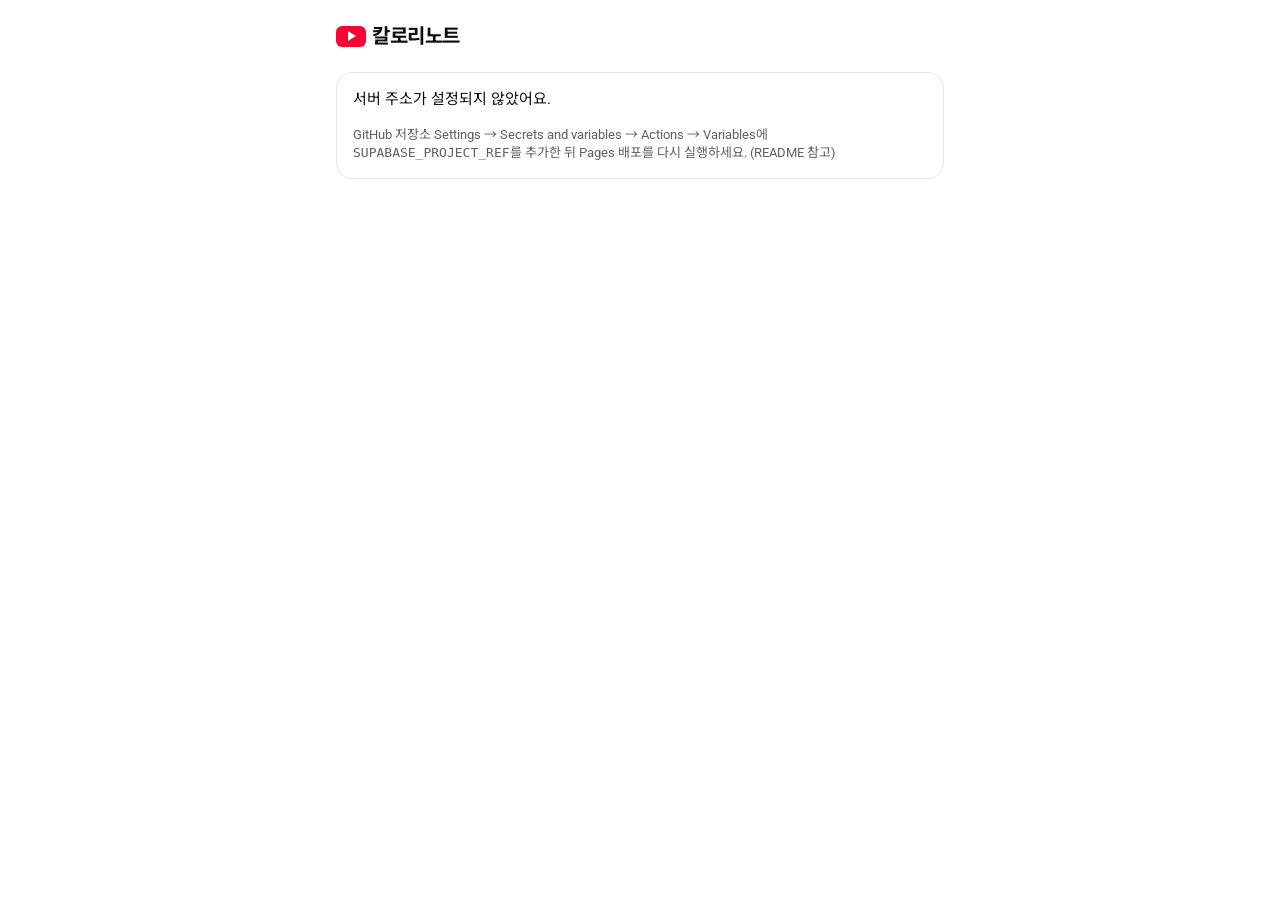
==== commit fd0adfbf: "Restyle the UI after the YouTube mobile app White background, black text and pill controls, a sticky" ====
--- a/site/index.html
+++ b/site/index.html
@@ -3,30 +3,18 @@
 <head>
 <meta charset="utf-8">
 <meta name="viewport" content="width=device-width, initial-scale=1, viewport-fit=cover">
-<meta name="theme-color" content="#f7f1e8">
+<meta name="theme-color" content="#ffffff">
 <title>칼로리 노트</title>
 <link rel="preconnect" href="https://fonts.googleapis.com">
 <link rel="preconnect" href="https://fonts.gstatic.com" crossorigin>
-<link rel="stylesheet" href="https://fonts.googleapis.com/css2?family=Fraunces:opsz,wght@9..144,300&family=Inter:wght@400;600;700&family=Noto+Sans+KR:wght@400;600;700&family=Noto+Serif+KR:wght@300&display=swap">
+<link rel="stylesheet" href="https://fonts.googleapis.com/css2?family=Roboto:wght@400;500;700&family=Noto+Sans+KR:wght@400;500;700&display=swap">
 <link rel="stylesheet" href="style.css">
 <script src="config.js"></script>
 <script src="app.js" defer></script>
 </head>
 <body>
 <div id="app"><p class="center muted">불러오는 중…</p></div>
-<nav id="tabs" hidden>
-  <div class="inner">
-    <button data-view="day">
-      <svg viewBox="0 0 24 24" fill="none" stroke="currentColor" stroke-width="1.5" aria-hidden="true"><circle cx="12" cy="12" r="8.5"/><path d="M12 7.5V12l3 2"/></svg>하루
-    </button>
-    <button data-view="calendar">
-      <svg viewBox="0 0 24 24" fill="none" stroke="currentColor" stroke-width="1.5" aria-hidden="true"><rect x="3.5" y="5" width="17" height="15" rx="2.5"/><path d="M3.5 10h17M8 3v4M16 3v4"/></svg>달력
-    </button>
-    <button data-view="profile">
-      <svg viewBox="0 0 24 24" fill="none" stroke="currentColor" stroke-width="1.5" aria-hidden="true"><circle cx="12" cy="8.5" r="3.5"/><path d="M5 20c1-3.5 3.8-5.5 7-5.5s6 2 7 5.5"/></svg>내 정보
-    </button>
-  </div>
-</nav>
+<nav id="tabs" hidden></nav>
 <dialog id="modal"></dialog>
 <dialog id="lightbox"><img alt=""></dialog>
 <div id="toast" hidden></div>
--- a/site/style.css
+++ b/site/style.css
@@ -1,43 +1,29 @@
-/* 톤앤매너: 따뜻한 종이색 바탕, 얇은 세리프 제목 + 그로테스크 본문, 파란색은 화면당 주요 버튼 하나에만. */
+/* 톤앤매너: 유튜브 모바일 앱 — 흰 바탕, 검정 글씨, 큰 둥근 모서리, 알약 칩/버튼, 빨강은 로고와 알림 점에만. */
 :root {
-  /* surface */
-  --canvas: #f7f1e8;
+  --bg: #ffffff;
   --surface: #ffffff;
-  --hairline: #e1dcd3;
-  --ink-band-soft: #19191c;
-  /* text */
-  --ink: #1c1b1a;
-  --stone: #4a4741;
-  --ash: #838280;
-  --mute: #a8a5a0;
-  /* action */
-  --primary: #2a72de;
-  --on-primary: #ffffff;
-  /* earth accents (bands, data only) */
-  --sage: #849671;
-  --sage-pale: #ced4b8;
-  --olive: #5c6f5d;
-  --gold: #af751b;
-  --gold-soft: #ddaa61;
-  --clay: #6b443d;
-  --error: #e33a22;
-  /* status (data-viz) */
-  --good: var(--sage);
-  --warn: var(--gold-soft);
-  --bad: var(--error);
-  --good-text: var(--olive);
-  --warn-text: var(--gold);
-  --bad-text: var(--error);
-
-  --font-display: "Fraunces", "Noto Serif KR", Georgia, serif;
-  --font-body: "Inter", "Noto Sans KR", system-ui, -apple-system, "Apple SD Gothic Neo", sans-serif;
+  --chip: #f2f2f2;
+  --chip-on: #0f0f0f;
+  --hairline: #e5e5e5;
+  --ink: #0f0f0f;
+  --text2: #606060;
+  --text3: #909090;
+  --brand: #ff0033;
+  --good: #2ba640;
+  --warn: #f5a623;
+  --bad: #ff0033;
+  --protein: #065fd4;
+
+  --font: "Roboto", "Noto Sans KR", system-ui, -apple-system, "Apple SD Gothic Neo", sans-serif;
 
   --r-sm: 8px;
   --r-md: 12px;
-  --r-lg: 24px;
+  --r-lg: 16px;
+  --r-xl: 24px;
   --r-full: 9999px;
 
-  --shadow-overlay: 0 24px 64px rgba(57, 34, 30, .18);
+  --shadow-float: 0 4px 16px rgba(0, 0, 0, .14);
+  --shadow-overlay: 0 16px 48px rgba(0, 0, 0, .22);
   color-scheme: light;
 }
 
@@ -45,261 +31,324 @@
 [hidden] { display: none !important; }
 html, body { margin: 0; }
 body {
-  font-family: var(--font-body);
-  font-size: 16px;
-  line-height: 1.5;
-  background: var(--canvas);
+  font-family: var(--font);
+  font-size: 15px;
+  line-height: 1.45;
+  background: var(--bg);
   color: var(--ink);
   -webkit-font-smoothing: antialiased;
   word-break: keep-all;
   overflow-wrap: anywhere;
   -webkit-tap-highlight-color: transparent;
-  padding-bottom: calc(76px + env(safe-area-inset-bottom));
-}
-#app { max-width: 640px; margin: 0 auto; padding: 24px 16px 40px; }
+  padding-bottom: calc(100px + env(safe-area-inset-bottom));
+}
+#app { max-width: 640px; margin: 0 auto; padding: 0 16px 24px; }
 button, input, select { font: inherit; color: inherit; }
 button { cursor: pointer; }
-a { color: var(--stone); }
+a { color: var(--protein); text-decoration: none; }
 img { display: block; }
 
-/* ---------- typography ---------- */
-.eyebrow {
-  font-size: 12px; font-weight: 700; line-height: 1.2; letter-spacing: .08em; text-transform: uppercase;
-  color: var(--ink); margin: 0 0 8px;
-}
-.display {
-  font-family: var(--font-display); font-weight: 300; font-size: clamp(36px, 11.5vw, 48px); line-height: 1.15; letter-spacing: -.01em;
-  margin: 0;
-}
-.h1 { font-family: var(--font-display); font-weight: 300; font-size: 34px; line-height: 1.15; margin: 0; }
-.h2 { font-family: var(--font-display); font-weight: 300; font-size: 26px; line-height: 1.2; margin: 0; }
-.lead { font-family: var(--font-display); font-weight: 300; font-size: 19px; line-height: 1.4; color: var(--stone); margin: 12px 0 0; }
-.num { font-family: var(--font-display); font-weight: 300; font-variant-numeric: lining-nums tabular-nums; }
-.muted { color: var(--ash); }
+/* ---------- 상단 바 ---------- */
+.topbar {
+  position: sticky; top: 0; z-index: 5; background: var(--bg);
+  display: flex; align-items: center; gap: 12px; min-height: 56px; margin: 0 -16px 8px; padding: 6px 16px;
+}
+.topbar .logo { display: flex; align-items: center; gap: 6px; font-weight: 700; font-size: 20px; letter-spacing: -.02em; }
+.topbar .logo .play { width: 30px; height: 21px; border-radius: 6px; background: var(--brand); position: relative; flex: none; }
+.topbar .logo .play::after {
+  content: ""; position: absolute; left: 12px; top: 5.5px; border-style: solid; border-width: 5px 0 5px 8px;
+  border-color: transparent transparent transparent #fff;
+}
+.topbar .grow { flex: 1; }
+.topbar .spacer { flex: 1; }
+.topbar .ib { background: none; border: 0; width: 40px; height: 40px; border-radius: 50%; display: inline-flex; align-items: center; justify-content: center; padding: 0; }
+.topbar .ib:active { background: var(--chip); }
+.topbar .ib svg { width: 24px; height: 24px; }
+.topbar .avatar {
+  width: 32px; height: 32px; border-radius: 50%; background: var(--chip-on); color: #fff; font-weight: 700; font-size: 14px;
+  display: inline-flex; align-items: center; justify-content: center; border: 0; padding: 0;
+}
+.topbar .title { font-size: 20px; font-weight: 700; }
+
+/* ---------- 타이포 ---------- */
+.eyebrow { font-size: 12px; font-weight: 500; color: var(--text2); margin: 0 0 6px; }
+.display { font-size: clamp(26px, 7.5vw, 32px); font-weight: 700; line-height: 1.25; letter-spacing: -.02em; margin: 0; }
+.h1 { font-size: 24px; font-weight: 700; line-height: 1.25; letter-spacing: -.01em; margin: 0; }
+.h2 { font-size: 18px; font-weight: 700; line-height: 1.3; margin: 0; }
+.lead { font-size: 15px; color: var(--text2); margin: 8px 0 0; }
+.num { font-variant-numeric: tabular-nums; font-weight: 700; letter-spacing: -.02em; }
+.muted { color: var(--text2); }
 .small { font-size: 13px; line-height: 1.4; }
 .center { text-align: center; }
-.error { color: var(--error); }
-.t-good { color: var(--good-text); } .t-warn { color: var(--warn-text); } .t-bad { color: var(--bad-text); }
-
-.section { margin-top: 40px; }
-.section-head { display: flex; align-items: baseline; justify-content: space-between; gap: 12px; margin-bottom: 16px; }
-
-/* ---------- cards ---------- */
-.card { background: var(--surface); border: 1px solid var(--hairline); border-radius: var(--r-lg); padding: 24px; }
-.card + .card { margin-top: 16px; }
-.band { border-radius: var(--r-lg); padding: 24px; }
-.band.sage { background: var(--sage-pale); }
-
-/* ---------- buttons ---------- */
+.error { color: var(--bad); }
+.t-good { color: var(--good); } .t-warn { color: #b26a00; } .t-bad { color: var(--bad); }
+
+.section { margin-top: 28px; }
+.section-head { display: flex; align-items: center; justify-content: space-between; gap: 12px; margin-bottom: 12px; }
+
+/* ---------- 카드 ---------- */
+.card { background: var(--surface); border: 1px solid var(--hairline); border-radius: var(--r-lg); padding: 16px; }
+.card + .card { margin-top: 12px; }
+.band { border-radius: var(--r-lg); padding: 16px; }
+.band.sage { background: #f2f2f2; }
+
+/* ---------- 버튼 ---------- */
 .btn {
   display: inline-flex; align-items: center; justify-content: center; gap: 8px;
-  min-height: 48px; padding: 0 24px; border-radius: var(--r-full); border: 1px solid transparent;
-  font-size: 16px; font-weight: 600; line-height: 1; text-decoration: none; white-space: nowrap;
-}
-.btn.primary { background: var(--primary); color: var(--on-primary); }
-.btn.secondary { background: var(--stone); color: var(--canvas); }
-.btn.outline { background: transparent; color: var(--stone); border-color: var(--stone); }
-.btn.text { background: none; color: var(--stone); padding: 0 8px; min-height: 44px; text-decoration: underline; text-underline-offset: 3px; font-weight: 400; }
-.btn.text.danger { color: var(--error); }
+  min-height: 44px; padding: 0 20px; border-radius: var(--r-full); border: 1px solid transparent;
+  font-size: 15px; font-weight: 500; line-height: 1; white-space: nowrap; background: var(--chip); color: var(--ink);
+}
+.btn.primary { background: var(--chip-on); color: #fff; }
+.btn.secondary { background: var(--chip); color: var(--ink); }
+.btn.outline { background: var(--surface); color: var(--ink); border-color: var(--hairline); }
+.btn.text { background: none; color: var(--protein); padding: 0 8px; min-height: 40px; font-weight: 500; }
+.btn.text.danger { color: var(--bad); }
 .btn.block { width: 100%; }
 .btn:disabled { opacity: .45; cursor: default; }
-.btn svg { width: 18px; height: 18px; flex: none; }
-.btn-stack { display: grid; gap: 12px; }
+.btn svg { width: 20px; height: 20px; flex: none; }
+.btn-stack { display: grid; gap: 10px; }
+.btn-row { display: grid; grid-template-columns: 1fr 1fr; gap: 10px; }
 .icon-btn {
-  width: 44px; height: 44px; border-radius: var(--r-full); border: 1px solid var(--stone); background: transparent;
-  color: var(--stone); display: inline-flex; align-items: center; justify-content: center; flex: none; padding: 0;
-}
-.icon-btn svg { width: 18px; height: 18px; }
-
-/* ---------- pill tabs ---------- */
+  width: 40px; height: 40px; border-radius: 50%; border: 0; background: transparent;
+  color: var(--ink); display: inline-flex; align-items: center; justify-content: center; flex: none; padding: 0;
+}
+.icon-btn:active { background: var(--chip); }
+.icon-btn svg { width: 22px; height: 22px; }
+
+/* ---------- 칩 ---------- */
 .pills { display: flex; gap: 8px; flex-wrap: wrap; }
+.pills.scroll { flex-wrap: nowrap; overflow-x: auto; margin: 0 -16px; padding: 0 16px 4px; scrollbar-width: none; }
+.pills.scroll::-webkit-scrollbar { display: none; }
 .pill {
-  min-height: 40px; padding: 0 18px; border-radius: var(--r-full); border: 1px solid var(--hairline);
-  background: transparent; color: var(--stone); font-size: 14px; line-height: 1.2; white-space: nowrap;
-}
-.pill.on { border: 2px solid var(--stone); padding: 0 17px; background: var(--surface); color: var(--ink); font-weight: 600; }
+  min-height: 36px; padding: 0 14px; border-radius: var(--r-sm); border: 0;
+  background: var(--chip); color: var(--ink); font-size: 14px; font-weight: 500; line-height: 1.2; white-space: nowrap; flex: none;
+}
+.pill.on { background: var(--chip-on); color: #fff; }
 .pills.fill .pill { flex: 1; min-width: 0; padding: 0 10px; }
-.pills.fill .pill.on { padding: 0 9px; }
-
-/* ---------- forms ---------- */
-.field { display: block; margin-bottom: 20px; min-width: 0; }
-.field > .label { display: block; font-size: 13px; color: var(--ash); margin-bottom: 8px; }
+.pills.round .pill { border-radius: var(--r-full); }
+
+/* ---------- 폼 ---------- */
+.field { display: block; margin-bottom: 18px; min-width: 0; }
+.field > .label { display: block; font-size: 13px; color: var(--text2); margin-bottom: 8px; font-weight: 500; }
 .input, input[type=text], input[type=number], input[type=password], input[type=date], input[type=time] {
-  display: block; width: 100%; min-width: 0; height: 48px; padding: 0 16px;
+  display: block; width: 100%; min-width: 0; height: 46px; padding: 0 14px;
   border-radius: var(--r-md); border: 1px solid var(--hairline); background: var(--surface); color: var(--ink);
   font-size: 16px; -webkit-appearance: none; appearance: none;
 }
-input[type=date], input[type=time] { line-height: 46px; }
+input[type=date], input[type=time] { line-height: 44px; }
 input::-webkit-date-and-time-value { text-align: left; }
-input:focus { outline: none; border-color: var(--stone); }
+input:focus { outline: none; border-color: var(--ink); }
+input.invalid { border-color: var(--bad); }
 input[type=number] { -moz-appearance: textfield; }
 input[type=number]::-webkit-outer-spin-button,
 input[type=number]::-webkit-inner-spin-button { -webkit-appearance: none; margin: 0; }
-.grid-3 input { padding: 0 12px; }
-input.invalid { border-color: var(--error); }
-.grid-2 { display: grid; grid-template-columns: 1fr 1fr; gap: 12px; }
-.grid-3 { display: grid; grid-template-columns: repeat(3, minmax(0, 1fr)); gap: 12px; }
-
-/* ---------- login ---------- */
-.login { min-height: calc(100dvh - 120px); display: flex; flex-direction: column; justify-content: center; }
-.login .card { margin-top: 40px; }
-
-/* ---------- day ---------- */
-.day-head { display: flex; align-items: center; justify-content: space-between; gap: 12px; }
+.grid-2 { display: grid; grid-template-columns: 1fr 1fr; gap: 10px; }
+.grid-3 { display: grid; grid-template-columns: repeat(3, minmax(0, 1fr)); gap: 10px; }
+.grid-3 input { padding: 0 10px; }
+
+/* ---------- 로그인 ---------- */
+.login { min-height: calc(100dvh - 160px); display: flex; flex-direction: column; justify-content: center; }
+.login .card { margin-top: 28px; }
+
+/* ---------- 하루 ---------- */
+.day-head { display: flex; align-items: center; justify-content: space-between; gap: 8px; }
 .day-head .titles { text-align: center; flex: 1; min-width: 0; }
 .day-head .date-pick { position: relative; display: inline-block; }
 .day-head .date-pick input { position: absolute; inset: 0; opacity: 0; width: 100%; height: 100%; }
-.user-switch { margin-top: 24px; }
-.summary .row { display: flex; align-items: baseline; gap: 8px; flex-wrap: wrap; }
-.summary .big { font-size: 56px; line-height: 1; }
-.summary .of { color: var(--ash); }
-.meter { height: 6px; background: var(--canvas); border-radius: var(--r-full); overflow: hidden; margin: 20px 0 12px; }
-.meter > div { height: 100%; border-radius: var(--r-full); background: var(--mute); }
+.user-switch { margin-top: 14px; }
+.summary { padding: 20px 16px; }
+.summary .row { display: flex; align-items: baseline; gap: 6px; flex-wrap: wrap; }
+.summary .big { font-size: 40px; line-height: 1; }
+.summary .of { color: var(--text2); font-size: 15px; }
+.meter { height: 6px; background: var(--chip); border-radius: var(--r-full); overflow: hidden; margin: 16px 0 10px; }
+.meter > div { height: 100%; border-radius: var(--r-full); background: var(--text3); }
 .bg-good { background: var(--good) !important; } .bg-warn { background: var(--warn) !important; } .bg-bad { background: var(--bad) !important; }
 
-.meal-group + .meal-group { margin-top: 24px; }
-.meal-group .group-head { display: flex; justify-content: space-between; align-items: baseline; padding-bottom: 8px; border-bottom: 1px solid var(--hairline); }
-.meal-group .group-head .eyebrow { margin: 0; }
+.meal-group + .meal-group { margin-top: 20px; }
+.meal-group .group-head { display: flex; justify-content: space-between; align-items: baseline; margin-bottom: 8px; }
+.meal-group .group-head .eyebrow { margin: 0; font-size: 15px; font-weight: 700; color: var(--ink); }
 .meal {
-  display: flex; align-items: center; gap: 16px; width: 100%; padding: 14px 0; text-align: left;
-  background: none; border: 0; border-bottom: 1px solid var(--hairline);
-}
-.meal:last-child { border-bottom: 0; }
-.thumb { width: 56px; height: 56px; border-radius: var(--r-md); object-fit: cover; flex: none; background: var(--canvas); }
-.thumb.ph { display: flex; align-items: center; justify-content: center; color: var(--mute); }
-.thumb.ph svg { width: 22px; height: 22px; }
+  display: flex; align-items: center; gap: 12px; width: 100%; padding: 8px 0; text-align: left;
+  background: none; border: 0;
+}
+.thumb { width: 96px; height: 64px; border-radius: var(--r-md); object-fit: cover; flex: none; background: var(--chip); }
+.thumb.ph { display: flex; align-items: center; justify-content: center; color: var(--text3); }
+.thumb.ph svg { width: 26px; height: 26px; }
 .meal .info { flex: 1; min-width: 0; }
-.meal .name { display: block; font-weight: 600; overflow: hidden; text-overflow: ellipsis; white-space: nowrap; }
-.meal .meta { display: block; margin-top: 2px; }
-.meal .kcal { white-space: nowrap; font-size: 15px; }
-.empty-line { color: var(--mute); font-size: 14px; padding: 12px 0 0; margin: 0; }
-.tag { display: inline-block; font-size: 11px; font-weight: 700; letter-spacing: .06em; padding: 2px 8px; border-radius: var(--r-full); border: 1px solid var(--hairline); color: var(--stone); margin-left: 6px; vertical-align: 1px; }
+.meal .name { display: block; font-weight: 500; font-size: 15px; line-height: 1.35; overflow: hidden; text-overflow: ellipsis; white-space: nowrap; }
+.meal .meta { display: block; margin-top: 3px; color: var(--text2); }
+.meal .kcal { white-space: nowrap; font-size: 14px; font-weight: 500; }
+.empty-line { display: flex; align-items: center; justify-content: space-between; gap: 8px; color: var(--text3); font-size: 14px; padding: 0; margin: 0; min-height: 40px; }
+.empty-line .btn.text { min-height: 36px; font-size: 14px; padding-right: 0; }
+.empty-line.skipped > span { color: var(--text2); }
+.empty-line.skipped > span::before { content: ""; display: inline-block; width: 12px; height: 2px; background: var(--text3); vertical-align: middle; margin-right: 8px; border-radius: 1px; }
+.tag { display: inline-block; font-size: 11px; font-weight: 500; padding: 1px 6px; border-radius: 4px; background: var(--chip); color: var(--text2); margin-left: 6px; vertical-align: 1px; }
 
 .workout-head { display: flex; justify-content: space-between; align-items: center; gap: 12px; }
-.switch { position: relative; width: 52px; height: 32px; flex: none; }
+.switch { position: relative; width: 50px; height: 30px; flex: none; }
 .switch input { position: absolute; opacity: 0; width: 100%; height: 100%; margin: 0; cursor: pointer; }
-.switch span { position: absolute; inset: 0; background: var(--canvas); border: 1px solid var(--stone); border-radius: var(--r-full); transition: .2s; pointer-events: none; }
-.switch span::before { content: ""; position: absolute; width: 24px; height: 24px; left: 3px; top: 3px; background: var(--stone); border-radius: 50%; transition: .2s; }
-.switch input:checked + span { background: var(--olive); border-color: var(--olive); }
-.switch input:checked + span::before { transform: translateX(20px); background: var(--canvas); }
-.photos { display: grid; grid-template-columns: repeat(3, minmax(0, 1fr)); gap: 8px; margin-top: 20px; }
-.photos .p { position: relative; aspect-ratio: 1; border-radius: var(--r-md); overflow: hidden; background: var(--canvas); }
+.switch span { position: absolute; inset: 0; background: #c6c6c6; border-radius: var(--r-full); transition: .2s; pointer-events: none; }
+.switch span::before { content: ""; position: absolute; width: 24px; height: 24px; left: 3px; top: 3px; background: #fff; border-radius: 50%; transition: .2s; box-shadow: 0 1px 3px rgba(0,0,0,.25); }
+.switch input:checked + span { background: var(--chip-on); }
+.switch input:checked + span::before { transform: translateX(20px); }
+.photos { display: grid; grid-template-columns: repeat(3, minmax(0, 1fr)); gap: 6px; margin-top: 14px; }
+.photos .p { position: relative; aspect-ratio: 1; border-radius: var(--r-md); overflow: hidden; background: var(--chip); }
 .photos img { width: 100%; height: 100%; object-fit: cover; cursor: zoom-in; }
 .photos .del {
-  position: absolute; top: 6px; right: 6px; width: 32px; height: 32px; border-radius: 50%; border: 1px solid var(--hairline);
-  background: var(--surface); color: var(--stone); display: flex; align-items: center; justify-content: center; padding: 0;
+  position: absolute; top: 6px; right: 6px; width: 30px; height: 30px; border-radius: 50%; border: 0;
+  background: rgba(0,0,0,.6); color: #fff; display: flex; align-items: center; justify-content: center; padding: 0;
 }
 .photos .del svg { width: 14px; height: 14px; }
 
-/* ---------- calendar ---------- */
+/* ---------- 영양 피드백 ---------- */
+.macro-bar { display: flex; height: 8px; border-radius: var(--r-full); overflow: hidden; background: var(--chip); gap: 2px; }
+.macro-bar span { display: block; height: 100%; min-width: 2px; }
+.m-carb { background: var(--warn); }
+.m-protein { background: var(--protein); }
+.m-fat { background: #8e24aa; }
+.macro-legend { display: grid; grid-template-columns: repeat(3, minmax(0, 1fr)); gap: 8px; margin-top: 14px; }
+.macro-legend > div { display: grid; grid-template-columns: auto 1fr; column-gap: 6px; align-items: center; min-width: 0; }
+.macro-legend .swatch { width: 8px; height: 8px; border-radius: 50%; }
+.macro-legend b { grid-column: 1 / -1; font-size: 22px; font-weight: 700; line-height: 1.2; margin-top: 2px; }
+.macro-legend .muted { grid-column: 1 / -1; }
+.feedback { list-style: none; margin: 18px 0 0; padding: 16px 0 0; border-top: 1px solid var(--hairline); display: grid; gap: 10px; }
+.feedback.flush { margin-top: 0; padding-top: 0; border-top: 0; }
+.feedback li { position: relative; padding-left: 18px; font-size: 14px; line-height: 1.5; color: var(--ink); }
+.feedback li::before { content: ""; position: absolute; left: 0; top: .5em; width: 8px; height: 8px; border-radius: 50%; background: var(--text3); }
+.feedback li.fb-warn::before { background: var(--warn); }
+.feedback li.fb-good::before { background: var(--good); }
+
+/* ---------- 달력 ---------- */
 .cal-head { display: flex; align-items: center; justify-content: space-between; gap: 12px; }
-.cal { display: grid; grid-template-columns: repeat(7, minmax(0, 1fr)); gap: 4px; margin-top: 24px; }
-.cal .wd { text-align: center; font-size: 12px; font-weight: 700; letter-spacing: .06em; color: var(--ash); padding: 4px 0 8px; }
+.cal { display: grid; grid-template-columns: repeat(7, minmax(0, 1fr)); gap: 4px; margin-top: 16px; }
+.cal .wd { text-align: center; font-size: 12px; font-weight: 500; color: var(--text2); padding: 4px 0 8px; }
 .cal .cell {
-  min-height: 76px; border-radius: var(--r-sm); background: var(--surface); border: 1px solid var(--hairline);
+  min-height: 74px; border-radius: var(--r-md); background: var(--surface); border: 1px solid var(--hairline);
   padding: 6px 4px; display: flex; flex-direction: column; gap: 3px; align-items: stretch; text-align: left; min-width: 0;
 }
 .cal .cell.out { visibility: hidden; }
 .cal .cell.today { border: 2px solid var(--ink); padding: 5px 3px; }
-.cal .cell .d { font-size: 13px; font-weight: 600; padding-left: 2px; margin-bottom: 2px; }
-.cal .cell .u { display: flex; align-items: center; gap: 2px; font-size: 11px; line-height: 1.3; color: var(--stone); min-width: 0; }
-.cal .cell .u .n { white-space: nowrap; padding: 0 2px; border-radius: 4px; }
-.cal .cell .u .dot { width: 6px; height: 6px; }
-.n.worked, .legend .chip { background: var(--sage-pale); color: #224228; font-weight: 600; }
+.cal .cell .d { font-size: 13px; font-weight: 700; padding-left: 2px; margin-bottom: 2px; }
+.cal .cell .u { display: flex; align-items: center; gap: 3px; font-size: 11px; line-height: 1.3; color: var(--text2); min-width: 0; }
+.cal .cell .u .n { white-space: nowrap; padding: 0 3px; border-radius: 4px; }
+.dot { width: 7px; height: 7px; border-radius: 50%; flex: none; background: var(--chip); border: 1px solid #d0d0d0; }
+.dot.bg-good, .dot.bg-warn, .dot.bg-bad { border: 0; }
+.n.worked, .legend .chip { background: #e6f4ea; color: #1e7e34; font-weight: 500; }
 .legend .chip { padding: 0 6px; border-radius: 4px; font-size: 12px; }
-.dot { width: 8px; height: 8px; border-radius: 50%; flex: none; background: transparent; border: 1px solid var(--mute); }
-.dot.bg-good, .dot.bg-warn, .dot.bg-bad { border: 0; }
-.legend { display: flex; flex-wrap: wrap; gap: 8px 20px; font-size: 13px; color: var(--stone); margin-top: 24px; }
+.legend { display: flex; flex-wrap: wrap; gap: 8px 16px; font-size: 13px; color: var(--text2); margin-top: 16px; }
 .legend > span { display: inline-flex; align-items: center; gap: 6px; }
 
-/* ---------- profile ---------- */
-.stats { display: grid; grid-template-columns: repeat(3, minmax(0, 1fr)); gap: 8px; margin: 8px 0 4px; }
+/* ---------- 내 정보 ---------- */
+.profile-head { display: flex; align-items: center; gap: 16px; padding: 8px 0 4px; }
+.profile-head .big-avatar {
+  width: 72px; height: 72px; border-radius: 50%; background: var(--chip-on); color: #fff; font-size: 28px; font-weight: 700;
+  display: flex; align-items: center; justify-content: center; flex: none;
+}
+.stats { display: grid; grid-template-columns: repeat(3, minmax(0, 1fr)); gap: 8px; }
 .stat {
-  aspect-ratio: 1; border-radius: 50%; border: 1px solid var(--hairline); background: var(--canvas);
-  display: flex; flex-direction: column; align-items: center; justify-content: center; text-align: center; padding: 8px; min-width: 0;
-}
-.stat.main { background: var(--stone); border-color: var(--stone); color: var(--canvas); }
-.stat .v { font-size: clamp(19px, 6.4vw, 28px); line-height: 1.05; white-space: nowrap; }
+  border-radius: var(--r-md); background: var(--chip); display: flex; flex-direction: column; align-items: center; justify-content: center;
+  text-align: center; padding: 14px 6px; min-width: 0;
+}
+.stat.main { background: var(--chip-on); color: #fff; }
+.stat .v { font-size: clamp(18px, 5.6vw, 24px); line-height: 1.1; white-space: nowrap; }
 .stat .k { font-size: 11px; line-height: 1.3; margin-top: 4px; color: inherit; opacity: .75; }
 .choices { display: grid; gap: 8px; }
 .choice {
   display: flex; flex-direction: column; align-items: flex-start; gap: 2px; text-align: left; width: 100%;
-  padding: 14px 16px; border-radius: var(--r-md); border: 1px solid var(--hairline); background: var(--surface);
-}
-.choice b { font-weight: 600; font-size: 15px; }
-.choice span { font-size: 13px; color: var(--ash); }
-.choice.on { border: 2px solid var(--stone); padding: 13px 15px; }
-
-/* ---------- tab bar ---------- */
+  padding: 12px 14px; border-radius: var(--r-md); border: 1px solid var(--hairline); background: var(--surface);
+}
+.choice b { font-weight: 500; font-size: 15px; }
+.choice span { font-size: 13px; color: var(--text2); }
+.choice.on { border: 2px solid var(--ink); padding: 11px 13px; background: var(--chip); }
+
+/* ---------- 하단 탭 (유튜브 플로팅 바) ---------- */
 #tabs {
-  position: fixed; left: 0; right: 0; bottom: 0; z-index: 10; display: flex; justify-content: center;
-  background: var(--canvas); border-top: 1px solid var(--hairline); padding-bottom: env(safe-area-inset-bottom);
+  position: fixed; left: 0; right: 0; bottom: calc(14px + env(safe-area-inset-bottom)); z-index: 10;
+  display: flex; justify-content: center; pointer-events: none; padding: 0 16px;
 }
 #tabs[hidden] { display: none; }
-#tabs .inner { display: flex; width: 100%; max-width: 640px; }
+#tabs .inner {
+  pointer-events: auto; display: flex; align-items: center; width: 100%; max-width: 420px; height: 64px;
+  background: rgba(255,255,255,.92); backdrop-filter: blur(16px); -webkit-backdrop-filter: blur(16px);
+  border: 1px solid var(--hairline); border-radius: var(--r-full); box-shadow: var(--shadow-float); padding: 0 8px;
+}
 #tabs button {
-  flex: 1; border: 0; background: none; padding: 10px 0 12px; color: var(--ash); min-height: 60px;
-  display: flex; flex-direction: column; align-items: center; gap: 4px; font-size: 12px;
-}
-#tabs button svg { width: 22px; height: 22px; }
-#tabs button.on { color: var(--ink); font-weight: 600; }
-
-/* ---------- modal / lightbox / toast ---------- */
+  flex: 1; border: 0; background: none; padding: 0; color: var(--ink); height: 56px;
+  display: flex; flex-direction: column; align-items: center; justify-content: center; gap: 2px; font-size: 10px; font-weight: 500;
+}
+#tabs button svg { width: 24px; height: 24px; }
+#tabs button.on { font-weight: 700; }
+#tabs button.on svg { stroke-width: 2.2; }
+#tabs button.add {
+  flex: none; width: 56px; height: 56px; border-radius: 50%; background: var(--chip); margin: 0 4px;
+}
+#tabs button.add svg { width: 28px; height: 28px; }
+#tabs .avatar-tab span {
+  width: 26px; height: 26px; border-radius: 50%; background: var(--chip-on); color: #fff; font-size: 12px; font-weight: 700;
+  display: inline-flex; align-items: center; justify-content: center;
+}
+#tabs .avatar-tab.on span { box-shadow: 0 0 0 2px #fff, 0 0 0 4px var(--ink); }
+
+/* ---------- 모달 / 라이트박스 / 토스트 ---------- */
 dialog {
-  border: 0; padding: 0; background: var(--canvas); color: var(--ink); border-radius: var(--r-lg);
+  border: 0; padding: 0; background: var(--surface); color: var(--ink); border-radius: var(--r-xl);
   width: min(560px, calc(100vw - 16px)); max-height: calc(100dvh - 16px); box-shadow: var(--shadow-overlay);
 }
-dialog::backdrop { background: rgba(25, 25, 28, .45); }
-#modal .inner { padding: 24px 20px 20px; overflow-y: auto; max-height: calc(100dvh - 16px); }
-#modal .modal-head { display: flex; justify-content: space-between; align-items: center; gap: 12px; margin-bottom: 20px; }
+dialog::backdrop { background: rgba(0, 0, 0, .55); }
+#modal .inner { padding: 20px 16px 16px; overflow-y: auto; max-height: calc(100dvh - 16px); }
+#modal .modal-head { display: flex; justify-content: space-between; align-items: center; gap: 12px; margin-bottom: 16px; }
 #modal .modal-head .h2:focus { outline: none; }
-#modal .preview { width: 100%; max-height: 260px; object-fit: cover; border-radius: var(--r-lg); margin-bottom: 20px; }
-.ai-box { background: var(--surface); border: 1px solid var(--hairline); border-radius: var(--r-md); padding: 14px 16px; margin-bottom: 20px; font-size: 14px; }
-.ai-box .eyebrow { margin-bottom: 6px; }
-.when { display: flex; align-items: center; justify-content: space-between; gap: 12px; padding: 12px 16px; border-radius: var(--r-md); background: var(--surface); border: 1px solid var(--hairline); }
+#modal .preview { width: 100%; max-height: 240px; object-fit: cover; border-radius: var(--r-lg); margin-bottom: 16px; }
+.ai-box { background: var(--chip); border-radius: var(--r-md); padding: 12px 14px; margin-bottom: 16px; font-size: 14px; }
+.ai-box .eyebrow { margin-bottom: 4px; font-weight: 700; color: var(--ink); }
+.when { display: flex; align-items: center; justify-content: space-between; gap: 12px; padding: 10px 14px; border-radius: var(--r-md); background: var(--chip); }
 .when .btn.text { min-height: 32px; }
-.when-edit { display: grid; gap: 12px; margin-top: 12px; }
+.when-edit { display: grid; gap: 10px; margin-top: 10px; }
+.check { display: flex; align-items: center; gap: 12px; min-height: 46px; padding: 0 14px; margin: -2px 0 18px; border-radius: var(--r-md); background: var(--chip); font-size: 15px; cursor: pointer; }
+.check input { width: 20px; height: 20px; margin: 0; accent-color: var(--ink); flex: none; }
 .items { display: grid; gap: 8px; }
 .item-row { display: grid; grid-template-columns: minmax(0, 1fr) 112px 40px; gap: 8px; align-items: center; }
 .item-row .kcal-wrap { position: relative; }
-.item-row .kcal-wrap input { padding: 0 44px 0 12px; text-align: right; -moz-appearance: textfield; }
-.item-row .kcal-wrap input::-webkit-outer-spin-button,
-.item-row .kcal-wrap input::-webkit-inner-spin-button { -webkit-appearance: none; margin: 0; }
-.item-row .kcal-wrap::after { content: "kcal"; position: absolute; right: 10px; top: 50%; transform: translateY(-50%); font-size: 12px; color: var(--ash); pointer-events: none; }
-.item-row .remove { width: 40px; height: 40px; border-radius: 50%; border: 1px solid var(--hairline); background: var(--surface); color: var(--stone); display: flex; align-items: center; justify-content: center; padding: 0; }
+.item-row .kcal-wrap input { padding: 0 44px 0 12px; text-align: right; }
+.item-row .kcal-wrap::after { content: "kcal"; position: absolute; right: 10px; top: 50%; transform: translateY(-50%); font-size: 12px; color: var(--text2); pointer-events: none; }
+.item-row .kcal-wrap.busy input { background: var(--chip); animation: pulse 1.2s ease-in-out infinite; }
+@keyframes pulse { 50% { opacity: .55; } }
+.item-row .remove { width: 40px; height: 40px; border-radius: 50%; border: 0; background: var(--chip); color: var(--ink); display: flex; align-items: center; justify-content: center; padding: 0; }
 .item-row .remove svg { width: 14px; height: 14px; }
 .item-row .remove:disabled { opacity: .35; }
-.total { display: flex; justify-content: space-between; align-items: baseline; margin-top: 16px; padding-top: 16px; border-top: 1px solid var(--hairline); }
-.total .num { font-size: 32px; }
-.note { font-size: 13px; color: var(--gold); margin: 12px 0 0; }
-.modal-actions { display: grid; grid-template-columns: 1fr 2fr; gap: 12px; margin-top: 28px; }
-.modal-foot { display: flex; justify-content: center; margin-top: 8px; }
+.item-actions { display: flex; justify-content: space-between; gap: 8px; flex-wrap: wrap; }
+.item-actions .btn.text:first-child { padding-left: 0; }
+.total { display: flex; justify-content: space-between; align-items: baseline; margin-top: 14px; padding-top: 14px; border-top: 1px solid var(--hairline); }
+.total .eyebrow { font-size: 15px; font-weight: 700; color: var(--ink); }
+.total .num { font-size: 26px; }
+.note { font-size: 13px; color: #b26a00; margin: 10px 0 0; }
+.modal-actions { display: grid; grid-template-columns: 1fr 2fr; gap: 10px; margin-top: 24px; }
+.modal-foot { display: flex; justify-content: center; margin-top: 6px; }
 #lightbox { background: transparent; box-shadow: none; width: auto; max-width: 96vw; }
 #lightbox img { max-width: 96vw; max-height: 90dvh; border-radius: var(--r-lg); }
 #toast {
-  position: fixed; left: 50%; bottom: calc(88px + env(safe-area-inset-bottom)); transform: translateX(-50%); z-index: 20;
-  background: var(--ink-band-soft); color: #fff; padding: 12px 20px; border-radius: var(--r-full); font-size: 14px;
-  max-width: calc(100vw - 32px); width: max-content; text-align: center; box-shadow: 0 8px 24px rgba(25, 25, 28, .2);
-}
-.spinner { display: inline-block; width: 14px; height: 14px; border: 2px solid var(--mute); border-top-color: transparent; border-radius: 50%; animation: spin .8s linear infinite; vertical-align: -2px; margin-right: 8px; }
+  position: fixed; left: 50%; bottom: calc(96px + env(safe-area-inset-bottom)); transform: translateX(-50%); z-index: 20;
+  background: var(--chip-on); color: #fff; padding: 12px 20px; border-radius: var(--r-sm); font-size: 14px;
+  max-width: calc(100vw - 32px); width: max-content; text-align: center; box-shadow: var(--shadow-float);
+}
+.spinner { display: inline-block; width: 14px; height: 14px; border: 2px solid var(--text3); border-top-color: transparent; border-radius: 50%; animation: spin .8s linear infinite; vertical-align: -2px; margin-right: 8px; }
 @keyframes spin { to { transform: rotate(360deg); } }
 
 @media (min-width: 768px) {
-  #app { padding-top: 48px; }
-  .display { font-size: 72px; }
-  .h1 { font-size: 44px; }
-  .summary .big { font-size: 72px; }
+  #app { padding-top: 8px; }
+  .summary .big { font-size: 52px; }
   .cal .cell { min-height: 92px; padding: 8px 6px; }
   .cal .cell .u { font-size: 12px; }
 }
 
 @media (max-width: 359px) {
-  #modal .inner { padding: 20px 16px 16px; }
+  #modal .inner { padding: 18px 14px 14px; }
   .item-row { grid-template-columns: minmax(0, 1fr) 92px 36px; gap: 6px; }
   .item-row input { padding: 0 10px; }
   .item-row .kcal-wrap input { padding: 0 38px 0 8px; }
   .item-row .kcal-wrap::after { right: 8px; }
   .item-row .remove { width: 36px; height: 36px; }
+  .thumb { width: 80px; height: 54px; }
   .cal { gap: 2px; }
   .cal .cell { padding: 5px 2px; }
   .cal .cell.today { padding: 4px 1px; }
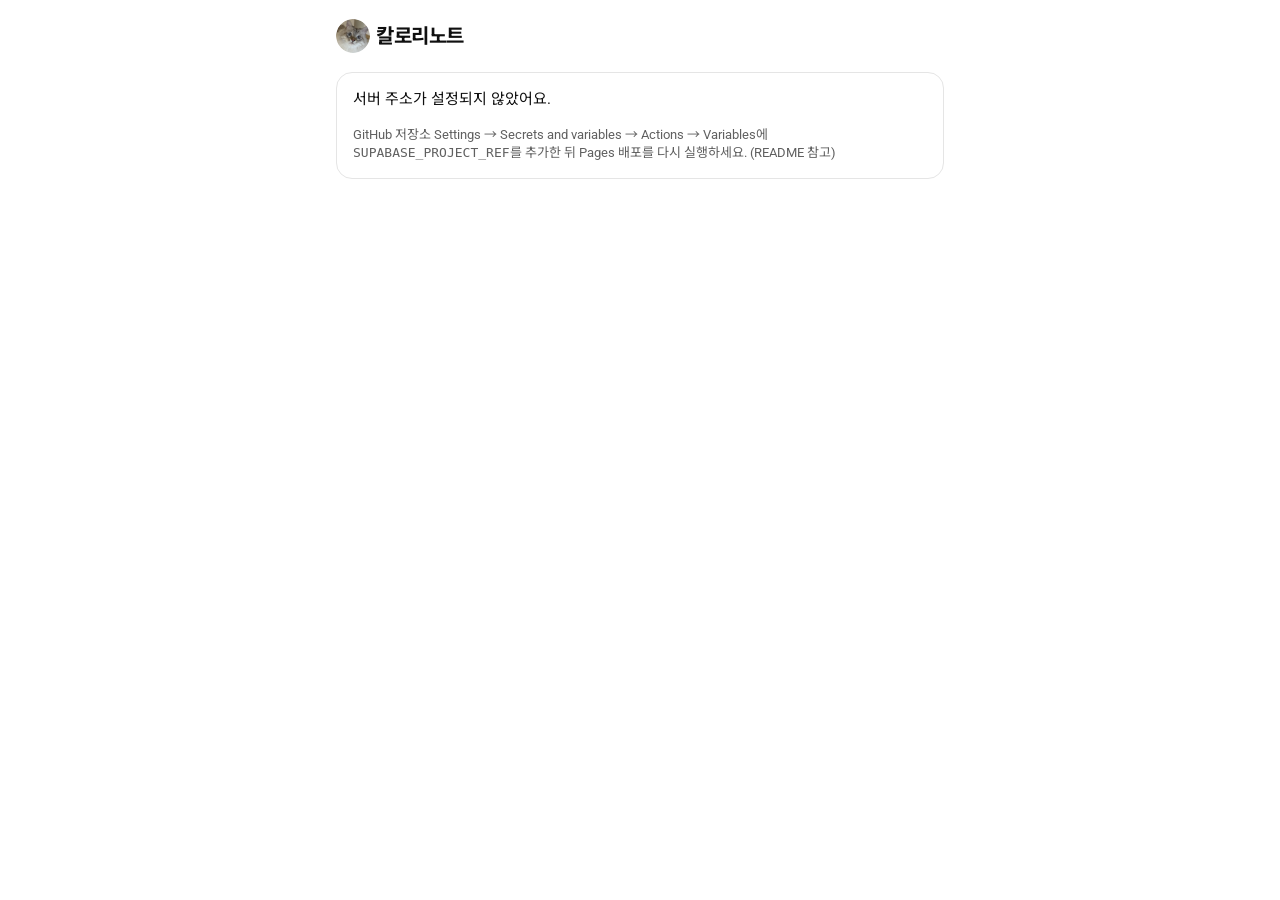
==== commit 93ec4834: "Use the cat photo as the logo and open a meal detail view on tap Tapping a meal now opens a read-onl" ====
--- a/site/index.html
+++ b/site/index.html
@@ -5,6 +5,9 @@
 <meta name="viewport" content="width=device-width, initial-scale=1, viewport-fit=cover">
 <meta name="theme-color" content="#ffffff">
 <title>칼로리 노트</title>
+<link rel="icon" type="image/png" href="img/favicon.png">
+<link rel="apple-touch-icon" href="img/icon-512.png">
+<meta name="apple-mobile-web-app-title" content="칼로리노트">
 <link rel="preconnect" href="https://fonts.googleapis.com">
 <link rel="preconnect" href="https://fonts.gstatic.com" crossorigin>
 <link rel="stylesheet" href="https://fonts.googleapis.com/css2?family=Roboto:wght@400;500;700&family=Noto+Sans+KR:wght@400;500;700&display=swap">
--- a/site/style.css
+++ b/site/style.css
@@ -54,11 +54,7 @@
   display: flex; align-items: center; gap: 12px; min-height: 56px; margin: 0 -16px 8px; padding: 6px 16px;
 }
 .topbar .logo { display: flex; align-items: center; gap: 6px; font-weight: 700; font-size: 20px; letter-spacing: -.02em; }
-.topbar .logo .play { width: 30px; height: 21px; border-radius: 6px; background: var(--brand); position: relative; flex: none; }
-.topbar .logo .play::after {
-  content: ""; position: absolute; left: 12px; top: 5.5px; border-style: solid; border-width: 5px 0 5px 8px;
-  border-color: transparent transparent transparent #fff;
-}
+.topbar .logo .play { width: 34px; height: 34px; border-radius: 50%; flex: none; object-fit: cover; }
 .topbar .grow { flex: 1; }
 .topbar .spacer { flex: 1; }
 .topbar .ib { background: none; border: 0; width: 40px; height: 40px; border-radius: 50%; display: inline-flex; align-items: center; justify-content: center; padding: 0; }
@@ -288,6 +284,21 @@
   display: inline-flex; align-items: center; justify-content: center;
 }
 #tabs .avatar-tab.on span { box-shadow: 0 0 0 2px #fff, 0 0 0 4px var(--ink); }
+
+/* ---------- 식사 상세 ---------- */
+.detail-top { display: flex; gap: 14px; align-items: flex-start; }
+.detail-top .thumb { width: 88px; height: 88px; border-radius: var(--r-md); cursor: zoom-in; }
+.detail-top .who { flex: 1; min-width: 0; }
+.detail-top .big { font-size: 34px; line-height: 1.05; }
+.detail-items { list-style: none; margin: 16px 0 0; padding: 0; border-top: 1px solid var(--hairline); }
+.detail-items li { display: flex; justify-content: space-between; align-items: baseline; gap: 12px; padding: 12px 0; border-bottom: 1px solid var(--hairline); }
+.detail-items .nm { min-width: 0; }
+.detail-items .macro { display: block; font-size: 12px; color: var(--text2); margin-top: 2px; }
+.detail-items .kc { white-space: nowrap; font-weight: 500; }
+.detail-sum { display: grid; grid-template-columns: repeat(3, minmax(0, 1fr)); gap: 8px; margin-top: 14px; }
+.detail-sum div { background: var(--chip); border-radius: var(--r-md); padding: 10px 8px; text-align: center; min-width: 0; }
+.detail-sum b { display: block; font-size: 18px; }
+.detail-sum span { font-size: 11px; color: var(--text2); }
 
 /* ---------- 모달 / 라이트박스 / 토스트 ---------- */
 dialog {
